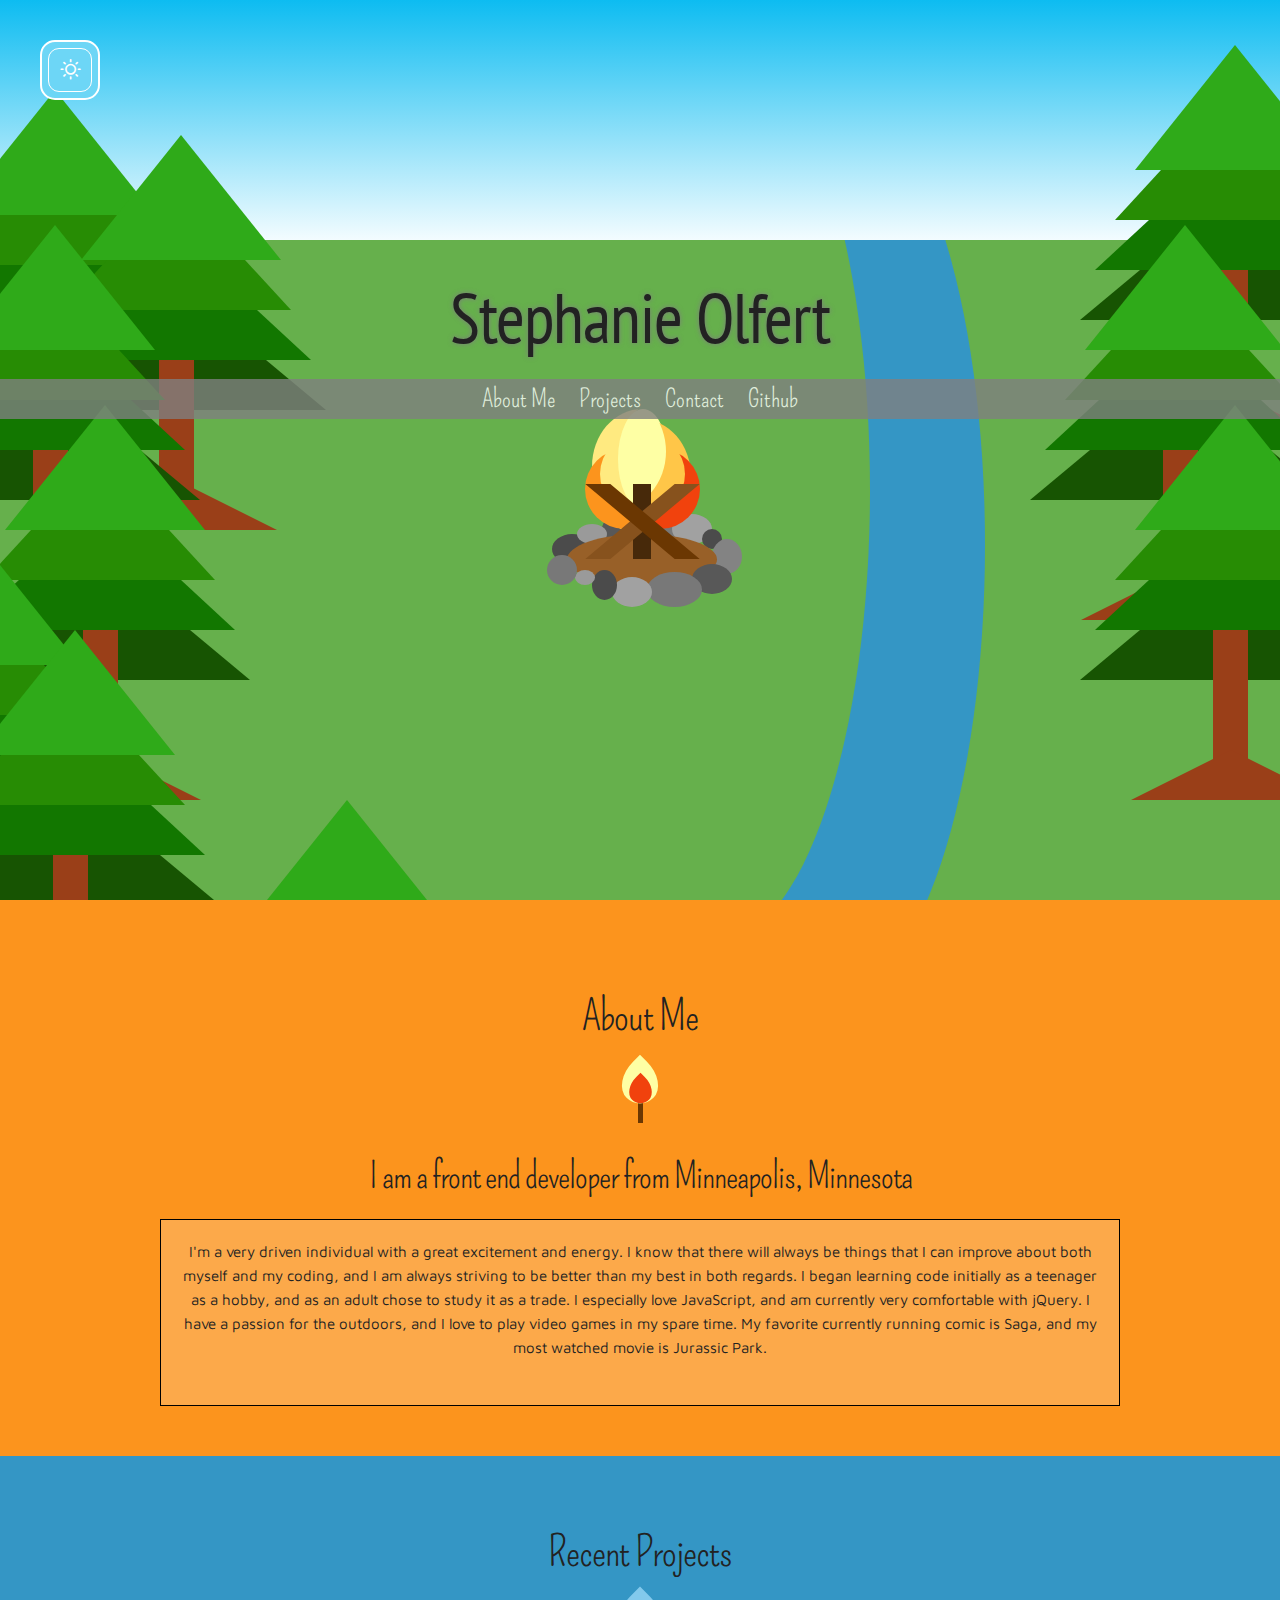
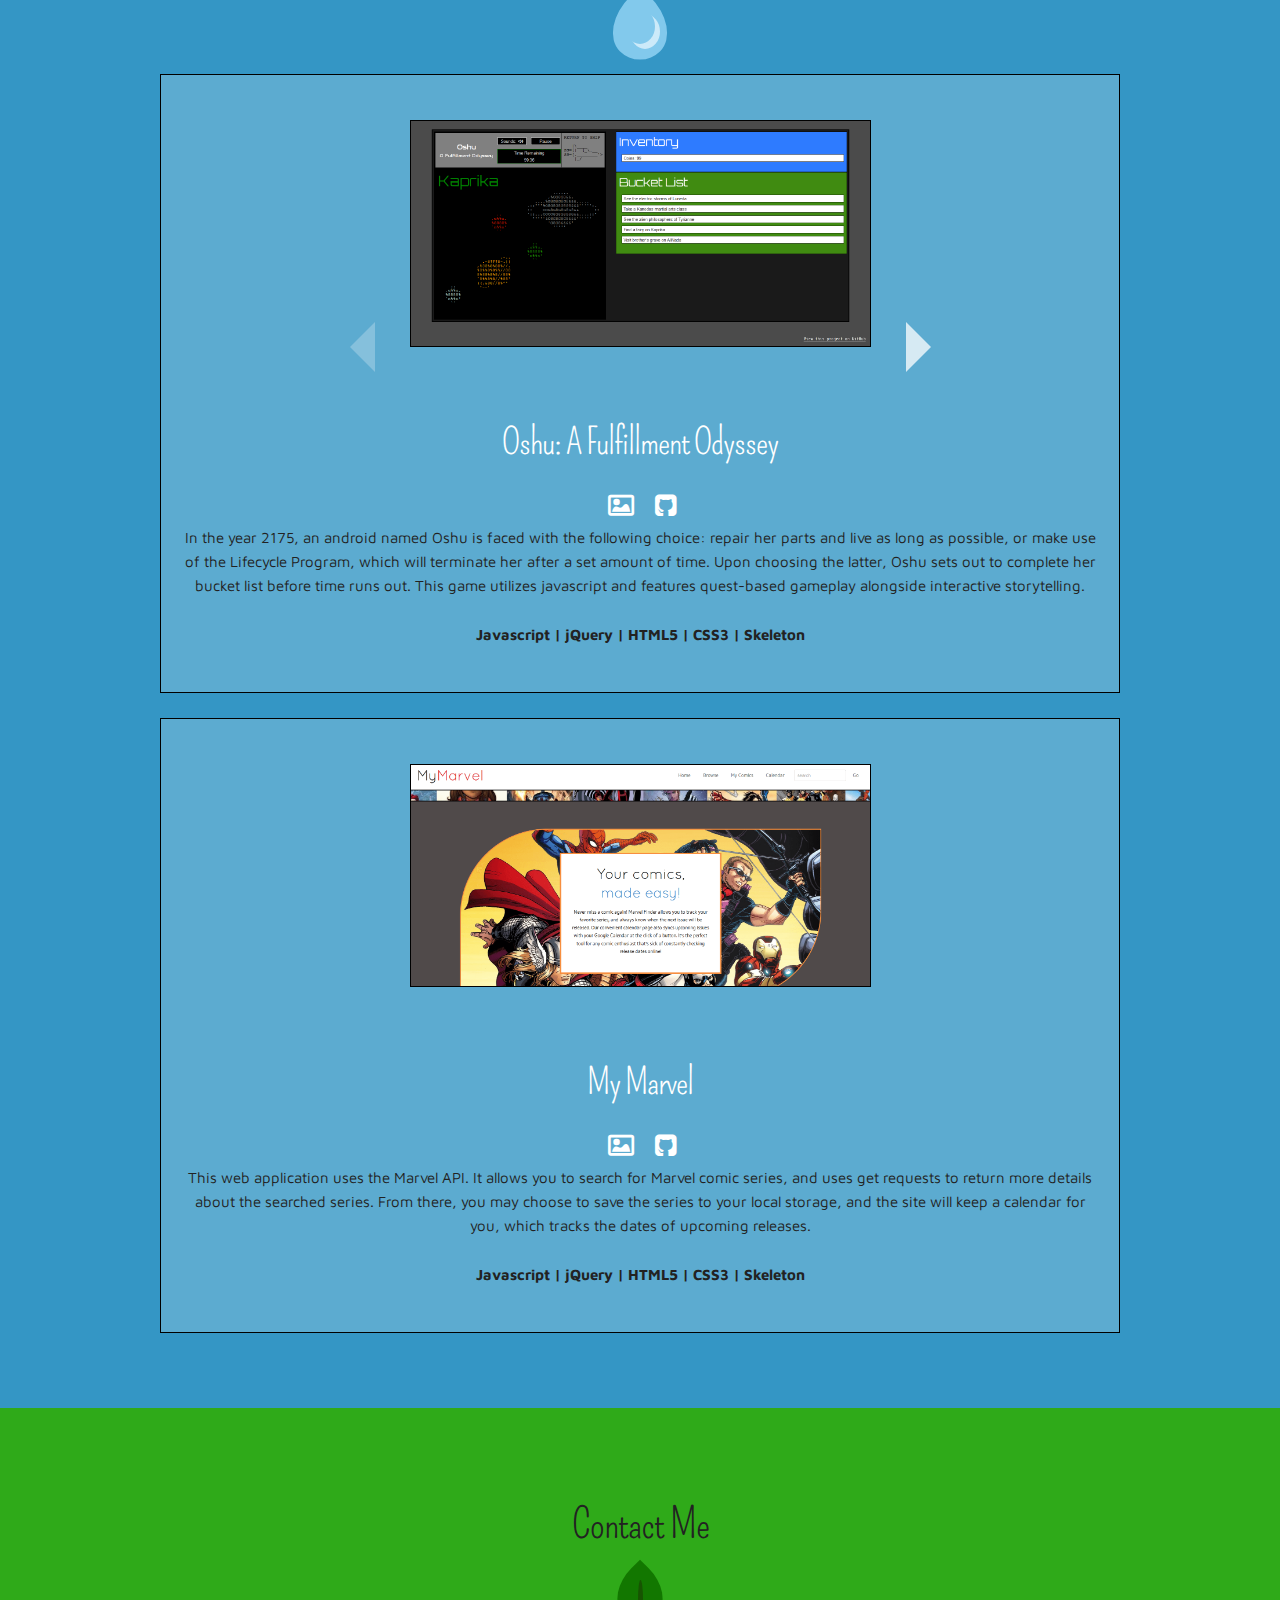
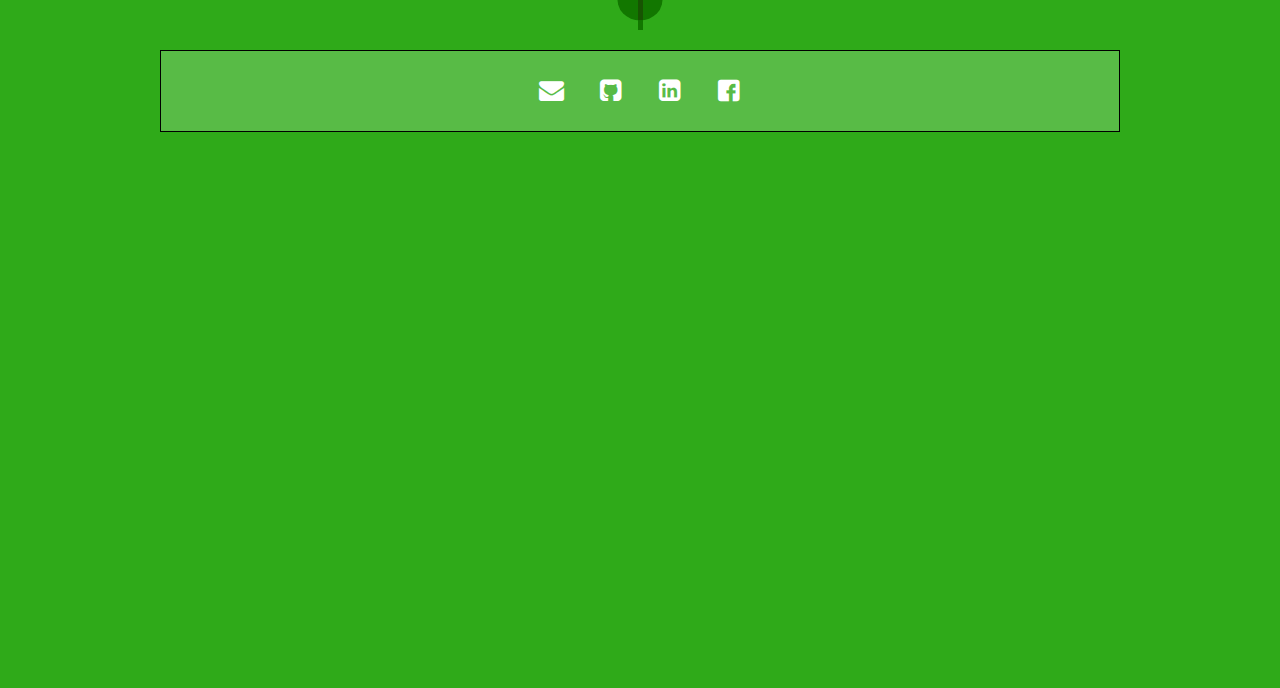
==== index.html @ 60bce773 "Made some final touches, and will now have it critiqued online" ====
<!DOCTYPE html>
<html lang="en">
<head>

	<!-- Basic Page Needs
	–––––––––––––––––––––––––––––––––––––––––––––––––– -->
	<meta charset="utf-8">
	<title>Stephanie Olfert</title>
	<meta name="description" content="">
	<meta name="author" content="">

	<!-- Mobile Specific Metas
	–––––––––––––––––––––––––––––––––––––––––––––––––– -->
	<meta name="viewport" content="width=device-width, initial-scale=1">

	<!-- FONT
	–––––––––––––––––––––––––––––––––––––––––––––––––– -->
	<link href="//fonts.googleapis.com/css?family=Raleway:400,300,600" rel="stylesheet" type="text/css">
	<link href='https://fonts.googleapis.com/css?family=PT+Sans+Narrow:700' rel='stylesheet' type='text/css'>
	<link href='https://fonts.googleapis.com/css?family=Maven+Pro|Julius+Sans+One|Pompiere|Patrick+Hand+SC' rel='stylesheet' type='text/css'>

	<!-- CSS
	–––––––––––––––––––––––––––––––––––––––––––––––––– -->
	<link rel="stylesheet" href="css/normalize.css">
	<link rel="stylesheet" href="css/skeleton.css">
	<link rel="stylesheet" href="css/main.css">
	<link rel="stylesheet" href="css/artwork.css">
	<link rel="stylesheet" href="css/media.css">
	<link rel="stylesheet" href="css/fontello.css">


	<!-- Favicon
	–––––––––––––––––––––––––––––––––––––––––––––––––– -->
	<link rel="shortcut icon" href="/favicon.ico" type="image/x-icon">
	<link rel="icon" href="/favicon.ico" type="image/x-icon">

</head>
<body>

	<!-- Primary Page Layout
	–––––––––––––––––––––––––––––––––––––––––––––––––– -->
<!-- This is the picture overlay, when you click on a project -->
<div class="shadowbox borderBox noSelect">
	<!-- <div class="border padding">Close This Window</div> -->
	<img class="enlargedPic borderBox enlargedSrc" src="images/oshu1.png">
</div>
<!-- This is the NavBar -->
<header>
	<h1>Stephanie Olfert</h1>
	<nav>
		<a href="#about" class="headerLink">About Me</a>
		<a href="#projects" class="headerLink">Projects</a>
		<a href="#contact" class="headerLink">Contact</a>
		<a href="https://github.com/Nanjaa" target="_blank" class="headerLink">Github</a>
	</nav>
</header>
<div class="landingWrap">
	<!-- stars -->
	<div class="stars piece">
		<div class="circle star1 relative"></div>
		<div class="circle star2 relative"></div>
		<div class="circle star3 relative"></div>
		<div class="circle star4 relative hide"></div>
		<div class="circle star5 relative"></div>
		<div class="circle star6 relative"></div>
		<div class="circle star7 relative"></div>
		<div class="circle star8 relative"></div>
		<div class="circle star9 relative"></div>
		<div class="circle star10 relative"></div>
		<div class="circle star11 relative"></div>
		<div class="circle star12 relative"></div>
		<div class="circle star13 relative"></div>
		<div class="circle star14 relative"></div>
		<div class="circle star15 relative"></div>
		<div class="circle star16 relative"></div>
		<div class="circle star17 relative"></div>
		<div class="circle star18 relative"></div>
		<div class="circle star19 relative"></div>
		<div class="circle star20 relative"></div>
	</div>

	<!-- This is the wrap containing all of the artwork on the landing -->
	<div class="wrap treesWrap">
		<!-- This is the button in the top left corner that allows you to change the appearance of the site -->
		<div class="changeTime borderBox">
			<div class="iconWrap borderBox">
				<i class="icon-sun-3"></i>
				<i class="icon-moon-2"></i>
			</div>
		</div>
		<!-- This is the darkness overlay for when the sun sets -->
		<div class="darknessWrap"></div>
		<!-- background -->
		<div class="skyWrap piece">
			<!-- Nighttime -->
			<div class="nightSky piece"></div>
			<!-- Sunset/Rise -->
			<div class="sunset piece"></div>
			<!-- Daytime -->
			<div class="sky piece"></div>
		</div>
		<!-- river/stream -->
		<div class="stream piece"></div>
		<!-- fire -->
		<div class="fire piece">
			<!-- Flames -->
			<div class="fire1Wrapper piece">
				<div class="fire1 flame5 relative"></div>
				<div class="fire1 flame4 relative"></div>
				<div class="fire1 flame3 relative"></div>
				<div class="fire1 flame2 relative"></div>
				<div class="fire1 flame1 relative"></div>
				<div class="fire1 log3 relative"></div>
				<div class="fire1 log2 relative"></div>
				<div class="fire1 log1 relative"></div>
			</div>
			<!-- Light -->
			<div class="flameLight absolute"></div>
			<!-- Fire ring -->
			<div class="fire1 fireRing relative">
				<div class="rock1 relative"></div>
				<div class="rock2 relative"></div>
				<div class="rock3 relative"></div>
				<div class="rock4 relative"></div>
				<div class="rock5 relative"></div>
				<div class="rock6 relative"></div>
				<div class="rock7 relative"></div>
				<div class="rock8 relative"></div>
				<div class="rock9 relative"></div>
				<div class="rock10 relative"></div>
				<div class="rock11 relative"></div>
				<div class="rock12 relative"></div>
				<div class="rock13 relative"></div>
			</div>
		</div>
		<!-- big tree on the left -->
		<div class="forest tree1 piece">
			<div class="topLeaves relative"></div>
			<div class="upperMiddleLeaves relative"></div>
			<div class="lowerMiddleLeaves relative"></div>
			<div class="bottomLeaves relative"></div>
			<div class="trunk relative"></div>
			<div class="roots relative"></div>
		</div>
		<!-- Tree #2 (At the top right corner) -->
		<div class="forest2 tree2 piece">
			<div class="topLeaves relative"></div>
			<div class="upperMiddleLeaves relative"></div>
			<div class="lowerMiddleLeaves relative"></div>
			<div class="bottomLeaves relative"></div>
			<div class="trunk relative"></div>
			<div class="roots relative"></div>
		</div>
		<!-- Tree #3 -->
		<div class="forest tree3 piece">
			<div class="topLeaves relative"></div>
			<div class="upperMiddleLeaves relative"></div>
			<div class="lowerMiddleLeaves relative"></div>
			<div class="bottomLeaves relative"></div>
			<div class="trunk relative"></div>
			<div class="roots relative"></div>
		</div>
		<!-- Tree #4 -->
		<div class="forest tree4 piece">
			<div class="topLeaves relative"></div>
			<div class="upperMiddleLeaves relative"></div>
			<div class="lowerMiddleLeaves relative"></div>
			<div class="bottomLeaves relative"></div>
			<div class="trunk relative"></div>
			<div class="roots relative"></div>
		</div>
		<!-- Tree #5 -->
		<div class="forest tree5 piece">
			<div class="topLeaves relative"></div>
			<div class="upperMiddleLeaves relative"></div>
			<div class="lowerMiddleLeaves relative"></div>
			<div class="bottomLeaves relative"></div>
			<div class="trunk relative"></div>
			<div class="roots relative"></div>
		</div>
		<!-- Tree #6 -->
		<div class="forest tree6 piece">
			<div class="topLeaves relative"></div>
			<div class="upperMiddleLeaves relative"></div>
			<div class="lowerMiddleLeaves relative"></div>
			<div class="bottomLeaves relative"></div>
			<div class="trunk relative"></div>
			<div class="roots relative"></div>
		</div>
		<!-- Tree #7 -->
		<div class="forest tree7 piece">
			<div class="topLeaves relative"></div>
			<div class="upperMiddleLeaves relative"></div>
			<div class="lowerMiddleLeaves relative"></div>
			<div class="bottomLeaves relative"></div>
			<div class="trunk relative"></div>
			<div class="roots relative"></div>
		</div>
		<!-- Tree #8 -->
		<div class="forest tree8 piece">
			<div class="topLeaves relative"></div>
			<div class="upperMiddleLeaves relative"></div>
			<div class="lowerMiddleLeaves relative"></div>
			<div class="bottomLeaves relative"></div>
			<div class="trunk relative"></div>
			<div class="roots relative"></div>
		</div>	
		<!-- Tree #9 -->
		<div class="forest3 tree9 piece">
			<div class="topLeaves relative"></div>
			<div class="upperMiddleLeaves relative"></div>
			<div class="lowerMiddleLeaves relative"></div>
			<div class="bottomLeaves relative"></div>
			<div class="trunk relative"></div>
			<div class="roots relative"></div>
		</div>
		<!-- Tree #10 -->
		<div class="forest2 tree10 piece">
			<div class="topLeaves relative"></div>
			<div class="upperMiddleLeaves relative"></div>
			<div class="lowerMiddleLeaves relative"></div>
			<div class="bottomLeaves relative"></div>
			<div class="trunk relative"></div>
			<div class="roots relative"></div>
		</div>
		<!-- Tree #11 -->
		<div class="forest2 tree11 piece">
			<div class="topLeaves relative"></div>
			<div class="upperMiddleLeaves relative"></div>
			<div class="lowerMiddleLeaves relative"></div>
			<div class="bottomLeaves relative"></div>
			<div class="trunk relative"></div>
			<div class="roots relative"></div>
		</div>
		<!-- Tree #12 -->
		<div class="forest3 tree12 piece">
			<div class="topLeaves relative"></div>
			<div class="upperMiddleLeaves relative"></div>
			<div class="lowerMiddleLeaves relative"></div>
			<div class="bottomLeaves relative"></div>
			<div class="trunk relative"></div>
			<div class="roots relative"></div>
		</div>
		<!-- Bush 1 -->
		<div class="bush1 piece">
			<div class="relative">
				<div class="bushBranch1 branchPiece absolute"></div>
				<div class="bushBranch2 branchPiece absolute"></div>
				<div class="bushBranch3 branchPiece absolute"></div>
				<div class="bushBranch4 branchPiece absolute"></div>
				<div class="bushBranch5 branchPiece absolute"></div>
			</div>
			<div class="relative">
				<div class="berry berry1 relative"></div>
				<div class="berry berry2 relative"></div>
				<div class="berry berry3 relative"></div>
				<div class="berry berry4 relative"></div>
				<div class="berry berry5 relative"></div>
				<div class="berry berry6 relative"></div>
				<div class="berry berry7 relative"></div>
				<div class="berry berry8 relative"></div>
				<div class="berry berry9 relative"></div>
				<div class="berry berry10 relative"></div>
			</div>
		</div>
	</div>
</div>

<!-- This is the "About Me" section -->
<div class="wrap aboutWrap contentWrap padding">
	<a class="jumpPoint" name="about"></a>
	<!-- Title -->
	<div class="aboutTitle titleWrap">
		<h2>About Me</h2>
		<div class="contentIcon match">
			<div class="matchFlame1 match tear"></div>
			<div class="matchFlame2 match tear"></div>
			<div class="matchStick match"></div>
		</div>
	</div>
	<!-- Content -->
	<div class="aboutContent">
		<h3>I am a front end developer from Minneapolis, Minnesota</h3>
		<div class="container aboutText border padding">
			<p>I'm a very driven individual with a great excitement and energy. I know that there will always be things that I can improve about both myself and my coding, and I am always striving to be better than my best in both regards. I began learning code initially as a teenager as a hobby, and as an adult chose to study it as a trade. I especially love JavaScript, and am currently very comfortable with jQuery. I have a passion for the outdoors, and I love to play video games in my spare time. My favorite currently running comic is Saga, and my most watched movie is Jurassic Park. </p>
		</div>
	</div>
</div>
<!-- This is the "Projects" section -->
<div class="wrap projectsWrap contentWrap">
	<a class="jumpPoint" name="projects"></a>
	<!-- Title -->
	<div class="projectsTitle titleWrap">
		<h2>Recent Projects</h2>
		<div class="contentIcon drop">
			<div class="drop droplet tear"></div>
			<div class="drop shine relative"></div>
		</div>
		<!-- The rest of this content will be loaded via script.js -->
	</div>
</div>
<!-- This is the "Contact Me" section -->
<div class="wrap contactWrap contentWrap padding">
	<a class="jumpPoint" name="contact"></a>
	<!-- Title -->
	<div class="contactTitle titleWrap">
		<h2>Contact Me</h2>
		<div class="contentIcon leaf">
			<div class="leaf leafBody tear"></div>
			<div class="leaf stem"></div>
			<div class="leaf vein relative"></div>
		</div>
	</div>
	<!-- Contact box with links -->
	<div class="contactBox container border padding">
		<!-- email -->
		<a title="Email Me" href="mailto:stephanie.olfert@hotmail.com" target="_blank">
			<i class="icon-mail-alt mediaLink"></i>
		</a>
		<!-- github -->
		<a title="My Github" href="https://github.com/Nanjaa" target="_blank">
			<i class="icon-github-squared mediaLink"></i>
		</a>
		<!-- linkedIn -->
		<a title="My LinkedIn" href="https://www.linkedin.com/pub/stephanie-olfert/ba/a61/4a4" target="_blank">
			<i class="icon-linkedin-squared mediaLink"></i>
		</a>
		<!-- facebook -->
		<a title="My Facebook" href="https://www.facebook.com/stephanie.olfert" target="_blank">
			<i class="icon-facebook-squared-1 mediaLink"></i>
		</a>
	</div>
</div>

<!-- JavaScript -->

<script src="https://ajax.googleapis.com/ajax/libs/jquery/2.1.4/jquery.min.js"></script>
<script src="projects.js"></script>
<script src="script.js"></script>

<!-- End Document
	–––––––––––––––––––––––––––––––––––––––––––––––––– -->
</body>
</html>
---- css/skeleton.css ----
/*
* Skeleton V2.0.4
* Copyright 2014, Dave Gamache
* www.getskeleton.com
* Free to use under the MIT license.
* http://www.opensource.org/licenses/mit-license.php
* 12/29/2014
*/


/* Table of contents
––––––––––––––––––––––––––––––––––––––––––––––––––
- Grid
- Base Styles
- Typography
- Links
- Buttons
- Forms
- Lists
- Code
- Tables
- Spacing
- Utilities
- Clearing
- Media Queries
*/


/* Grid
–––––––––––––––––––––––––––––––––––––––––––––––––– */
.container {
  position: relative;
  width: 100%;
  max-width: 960px;
  margin: 0 auto;
  padding: 0 20px;
  box-sizing: border-box; }
.column,
.columns {
  width: 100%;
  float: left;
  box-sizing: border-box; }

/* For devices larger than 400px */
@media (min-width: 400px) {
  .container {
    width: 85%;
    padding: 0; }
}

/* For devices larger than 550px */
@media (min-width: 550px) {
  .container {
    width: 80%; }
  .column,
  .columns {
    margin-left: 4%; }
  .column:first-child,
  .columns:first-child {
    margin-left: 0; }

  .one.column,
  .one.columns                    { width: 4.66666666667%; }
  .two.columns                    { width: 13.3333333333%; }
  .three.columns                  { width: 22%;            }
  .four.columns                   { width: 30.6666666667%; }
  .five.columns                   { width: 39.3333333333%; }
  .six.columns                    { width: 48%;            }
  .seven.columns                  { width: 56.6666666667%; }
  .eight.columns                  { width: 65.3333333333%; }
  .nine.columns                   { width: 74.0%;          }
  .ten.columns                    { width: 82.6666666667%; }
  .eleven.columns                 { width: 91.3333333333%; }
  .twelve.columns                 { width: 100%; margin-left: 0; }

  .one-third.column               { width: 30.6666666667%; }
  .two-thirds.column              { width: 65.3333333333%; }

  .one-half.column                { width: 48%; }

  /* Offsets */
  .offset-by-one.column,
  .offset-by-one.columns          { margin-left: 8.66666666667%; }
  .offset-by-two.column,
  .offset-by-two.columns          { margin-left: 17.3333333333%; }
  .offset-by-three.column,
  .offset-by-three.columns        { margin-left: 26%;            }
  .offset-by-four.column,
  .offset-by-four.columns         { margin-left: 34.6666666667%; }
  .offset-by-five.column,
  .offset-by-five.columns         { margin-left: 43.3333333333%; }
  .offset-by-six.column,
  .offset-by-six.columns          { margin-left: 52%;            }
  .offset-by-seven.column,
  .offset-by-seven.columns        { margin-left: 60.6666666667%; }
  .offset-by-eight.column,
  .offset-by-eight.columns        { margin-left: 69.3333333333%; }
  .offset-by-nine.column,
  .offset-by-nine.columns         { margin-left: 78.0%;          }
  .offset-by-ten.column,
  .offset-by-ten.columns          { margin-left: 86.6666666667%; }
  .offset-by-eleven.column,
  .offset-by-eleven.columns       { margin-left: 95.3333333333%; }

  .offset-by-one-third.column,
  .offset-by-one-third.columns    { margin-left: 34.6666666667%; }
  .offset-by-two-thirds.column,
  .offset-by-two-thirds.columns   { margin-left: 69.3333333333%; }

  .offset-by-one-half.column,
  .offset-by-one-half.columns     { margin-left: 52%; }

}


/* Base Styles
–––––––––––––––––––––––––––––––––––––––––––––––––– */
/* NOTE
html is set to 62.5% so that all the REM measurements throughout Skeleton
are based on 10px sizing. So basically 1.5rem = 15px :) */
html {
  font-size: 62.5%; }
body {
  font-size: 1.5em; /* currently ems cause chrome bug misinterpreting rems on body element */
  line-height: 1.6;
  font-weight: 400;
  font-family: "Raleway", "HelveticaNeue", "Helvetica Neue", Helvetica, Arial, sans-serif;
  color: #222; }


/* Typography
–––––––––––––––––––––––––––––––––––––––––––––––––– */
h1, h2, h3, h4, h5, h6 {
  margin-top: 0;
  margin-bottom: 2rem;
  font-weight: 300; }
h1 { font-size: 4.0rem; line-height: 1.2;  letter-spacing: -.1rem;}
h2 { font-size: 3.6rem; line-height: 1.25; letter-spacing: -.1rem; }
h3 { font-size: 3.0rem; line-height: 1.3;  letter-spacing: -.1rem; }
h4 { font-size: 2.4rem; line-height: 1.35; letter-spacing: -.08rem; }
h5 { font-size: 1.8rem; line-height: 1.5;  letter-spacing: -.05rem; }
h6 { font-size: 1.5rem; line-height: 1.6;  letter-spacing: 0; }

/* Larger than phablet */
@media (min-width: 550px) {
  h1 { font-size: 5.0rem; }
  h2 { font-size: 4.2rem; }
  h3 { font-size: 3.6rem; }
  h4 { font-size: 3.0rem; }
  h5 { font-size: 2.4rem; }
  h6 { font-size: 1.5rem; }
}

p {
  margin-top: 0; }


/* Links
–––––––––––––––––––––––––––––––––––––––––––––––––– */
a {
  color: #1EAEDB; }
a:hover {
  color: #0FA0CE; }


/* Buttons
–––––––––––––––––––––––––––––––––––––––––––––––––– */
.button,
button,
input[type="submit"],
input[type="reset"],
input[type="button"] {
  display: inline-block;
  height: 38px;
  padding: 0 30px;
  color: #555;
  text-align: center;
  font-size: 11px;
  font-weight: 600;
  line-height: 38px;
  letter-spacing: .1rem;
  text-transform: uppercase;
  text-decoration: none;
  white-space: nowrap;
  background-color: transparent;
  border-radius: 4px;
  border: 1px solid #bbb;
  cursor: pointer;
  box-sizing: border-box; }
.button:hover,
button:hover,
input[type="submit"]:hover,
input[type="reset"]:hover,
input[type="button"]:hover,
.button:focus,
button:focus,
input[type="submit"]:focus,
input[type="reset"]:focus,
input[type="button"]:focus {
  color: #333;
  border-color: #888;
  outline: 0; }
.button.button-primary,
button.button-primary,
input[type="submit"].button-primary,
input[type="reset"].button-primary,
input[type="button"].button-primary {
  color: #FFF;
  background-color: #33C3F0;
  border-color: #33C3F0; }
.button.button-primary:hover,
button.button-primary:hover,
input[type="submit"].button-primary:hover,
input[type="reset"].button-primary:hover,
input[type="button"].button-primary:hover,
.button.button-primary:focus,
button.button-primary:focus,
input[type="submit"].button-primary:focus,
input[type="reset"].button-primary:focus,
input[type="button"].button-primary:focus {
  color: #FFF;
  background-color: #1EAEDB;
  border-color: #1EAEDB; }


/* Forms
–––––––––––––––––––––––––––––––––––––––––––––––––– */
input[type="email"],
input[type="number"],
input[type="search"],
input[type="text"],
input[type="tel"],
input[type="url"],
input[type="password"],
textarea,
select {
  height: 38px;
  padding: 6px 10px; /* The 6px vertically centers text on FF, ignored by Webkit */
  background-color: #fff;
  border: 1px solid #D1D1D1;
  border-radius: 4px;
  box-shadow: none;
  box-sizing: border-box; }
/* Removes awkward default styles on some inputs for iOS */
input[type="email"],
input[type="number"],
input[type="search"],
input[type="text"],
input[type="tel"],
input[type="url"],
input[type="password"],
textarea {
  -webkit-appearance: none;
     -moz-appearance: none;
          appearance: none; }
textarea {
  min-height: 65px;
  padding-top: 6px;
  padding-bottom: 6px; }
input[type="email"]:focus,
input[type="number"]:focus,
input[type="search"]:focus,
input[type="text"]:focus,
input[type="tel"]:focus,
input[type="url"]:focus,
input[type="password"]:focus,
textarea:focus,
select:focus {
  border: 1px solid #33C3F0;
  outline: 0; }
label,
legend {
  display: block;
  margin-bottom: .5rem;
  font-weight: 600; }
fieldset {
  padding: 0;
  border-width: 0; }
input[type="checkbox"],
input[type="radio"] {
  display: inline; }
label > .label-body {
  display: inline-block;
  margin-left: .5rem;
  font-weight: normal; }


/* Lists
–––––––––––––––––––––––––––––––––––––––––––––––––– */
ul {
  list-style: circle inside; }
ol {
  list-style: decimal inside; }
ol, ul {
  padding-left: 0;
  margin-top: 0; }
ul ul,
ul ol,
ol ol,
ol ul {
  margin: 1.5rem 0 1.5rem 3rem;
  font-size: 90%; }
li {
  margin-bottom: 1rem; }


/* Code
–––––––––––––––––––––––––––––––––––––––––––––––––– */
code {
  padding: .2rem .5rem;
  margin: 0 .2rem;
  font-size: 90%;
  white-space: nowrap;
  background: #F1F1F1;
  border: 1px solid #E1E1E1;
  border-radius: 4px; }
pre > code {
  display: block;
  padding: 1rem 1.5rem;
  white-space: pre; }


/* Tables
–––––––––––––––––––––––––––––––––––––––––––––––––– */
th,
td {
  padding: 12px 15px;
  text-align: left;
  border-bottom: 1px solid #E1E1E1; }
th:first-child,
td:first-child {
  padding-left: 0; }
th:last-child,
td:last-child {
  padding-right: 0; }


/* Spacing
–––––––––––––––––––––––––––––––––––––––––––––––––– */
button,
.button {
  margin-bottom: 1rem; }
input,
textarea,
select,
fieldset {
  margin-bottom: 1.5rem; }
pre,
blockquote,
dl,
figure,
table,
p,
ul,
ol,
form {
  margin-bottom: 2.5rem; }


/* Utilities
–––––––––––––––––––––––––––––––––––––––––––––––––– */
.u-full-width {
  width: 100%;
  box-sizing: border-box; }
.u-max-full-width {
  max-width: 100%;
  box-sizing: border-box; }
.u-pull-right {
  float: right; }
.u-pull-left {
  float: left; }


/* Misc
–––––––––––––––––––––––––––––––––––––––––––––––––– */
hr {
  margin-top: 3rem;
  margin-bottom: 3.5rem;
  border-width: 0;
  border-top: 1px solid #E1E1E1; }


/* Clearing
–––––––––––––––––––––––––––––––––––––––––––––––––– */

/* Self Clearing Goodness */
.container:after,
.row:after,
.u-cf {
  content: "";
  display: table;
  clear: both; }


/* Media Queries
–––––––––––––––––––––––––––––––––––––––––––––––––– */
/*
Note: The best way to structure the use of media queries is to create the queries
near the relevant code. For example, if you wanted to change the styles for buttons
on small devices, paste the mobile query code up in the buttons section and style it
there.
*/


/* Larger than mobile */
@media (min-width: 400px) {}

/* Larger than phablet (also point when grid becomes active) */
@media (min-width: 550px) {}

/* Larger than tablet */
@media (min-width: 750px) {}

/* Larger than desktop */
@media (min-width: 1000px) {}

/* Larger than Desktop HD */
@media (min-width: 1200px) {}
---- css/main.css ----
.piece {
	position: absolute;
}
.wrap {
	position: relative;
}
.relative {
	position: relative;
}
.fixed {
	position: fixed;
}
.padding {
	padding: 20px;
}
html, body {
	height: 100%;
}
.border {
	border: 1px solid black;
}
.absolute {
	position: absolute;
}
.inline {
	display: inline-block;
}
.borderBox {
	box-sizing: border-box;
}
.circle {
	border-radius: 50%;
	background-color: white;
	box-shadow: 0 0 15px 1px white;
}
.floatRight {
	float: right;
}
img {
	width: 100%;
}
.noSelect {
	-webkit-touch-callout: none;
	-webkit-user-select: none;
	-khtml-user-select: none;
	-moz-user-select: none;
	-ms-user-select: none;
	user-select: none;
}
a {
	color: white;
	font-size: 25px;
	text-decoration: none;
	margin-left: 5px;
	margin-right: 5px;
	outline: 0;
}
a:hover {
	color: #fffabe;
}
i {
	z-index: 999;
	font-size: 25px;
	cursor: pointer;
}

/* Fonts */

h1 {
	font-family: 'PT Sans Narrow', sans-serif;
	text-shadow: #7c7c7c 0 0 5px;
	font-size: 5rem;
	cursor: pointer;
}
a {
	font-family: 'Pompiere', cursive;
}
h2 {
	font-family: 'Pompiere', cursive;
}
p {
	font-family: "Maven Pro",sans-serif;
}
h3 {
	font-family: 'Pompiere', cursive;
}

/**************** THE BUTTON TO CHANGE THE TIME *****************/

.changeTime {
	width: 60px;
	height: 60px;
	padding: 6px;
	text-align: center;
	background-color: #6dd6f6;
	position: absolute;
	z-index: 999;
	margin: 40px;
	border-radius: 25%;
	border: 2px solid white;
}
.iconWrap {
	width: 100%;
	height: 100%;
	background-color: #6dd6f6;
	border-radius: 25%;
	border: 1px solid white;
	color: white;
}
.icon-moon-2 {
	display: none;
}

/**************** THE OVERALL PICTURE *****************/

.landingWrap {
	width: 100%;
	height: 100vh;
}
.darknessWrap {
	width: 100%;
	height: 100vh;
	background-color: black;
	opacity: 0.4;
	position: absolute;
	z-index: 10;
	display: none;
}
.topLeaves {
}
.treesWrap {
	background-color: #66b04c;
	width: 100%;
	height: 100%;
	overflow: hidden;
}
.skyWrap {
	width: 100%;
	height: 240px;
	z-index: 1;
	overflow: hidden;
}
.stream {
	width: 300px;
	height: 100%;
	border-radius: 50%;
	box-shadow: 115px 55px 0 0 #3496c5;
	margin-left: 250px;
	margin-top: 40px;
	z-index: 0;
}
.fire {
	left: 50%;
	margin-left: -10px;
	z-index: 20;
	bottom: 25%;
}
.bush1 {
	margin-left: 450px;
	margin-top: 150px;
	z-index: 2;
	display: none;
}
.contentWrap {
	text-align: center;
	padding-bottom: 50px;
	z-index: 1;
}


/**************** Navigaton Bar *****************/

header {
	width: 100%;
	text-align: center;
	width: 100%;
	top: 275px;
	z-index: 99;
	position: fixed;
}
nav {
	background-color: gray;
	opacity: 0.8;
}
.jumpPoint {
	margin-top: -90px;
	padding-top: 90px;
}

/**************** banner transition  *****************/

h1, nav {
	transition: all 0.5s ease;
}
header {
	transition: background-color 0.5s ease;
}

/**************** tear icons  *****************/

.tear {
	-webkit-box-sizing: content-box;
	-moz-box-sizing: content-box;
	box-sizing: content-box;
	border: none;
	-webkit-border-radius: 80% 0 55% 50%/ 55% 0 80% 50%;
	border-radius: 80% 0 55% 50% / 55% 0 80% 50%;
	font: normal 100%/normal Arial, Helvetica, sans-serif;
	color: rgba(0,0,0,1);
	-o-text-overflow: clip;
	text-overflow: clip;
	-webkit transform: rotateZ(-45deg);
	transform: rotateZ(-45deg);
}
.match, .drop, .leaf {
	margin-left: auto;
	margin-right: auto;
}
.titleWrap {
	margin: 30px;
}

/**************** ABOUT ME PAGE  *****************/

.aboutWrap {
	background-color: #fc941d;
}
.matchFlame1 {
	width: 40px;
	height: 40px;
	background-color: #feffa4;
}
.matchFlame2 {
	width: 25px;
	height: 25px;
	background-color: #f1420d;
	margin-top: -25px;
}
.matchStick {
	width: 5px;
	height: 20px;
	background-color: #6b3702;
}

/**************** PROJECTS PAGE  *****************/

.projectsWrap {
	background-color: #3496c5;
}
.droplet {
	width: 60px;
	height: 60px;
	background-color: #82c9ec;
	z-index: -1;
}
.shine {
	width: 30px;
	height: 35px;
	border-radius: 50%;
	box-shadow: 5px 5px 0 0 #cceaf9;
	margin-top: -50px;
	z-index: 1;
}
.project {
	margin-bottom: 25px;
	background-color: #5cabd0;
}
.previewPic {
	width: 100%;
	height: auto;
	border: 1px solid black;
	float: right;

}
.opaqueOverlay {
	opacity: 0.2;
	background-color: white;
}
.leftArrow {
	width: 0;
	height: 0;
	border-top: 25px solid transparent;
	border-right: 25px solid #85c0dc;
	border-bottom: 25px solid transparent;
	cursor: pointer;
	margin-right: 10px;
}
.rightArrow {
	width: 0;
	height: 0;
	border-top: 25px solid transparent;
	border-left: 25px solid #d6eaf3;
	border-bottom: 25px solid transparent;
	cursor: pointer;
	margin-left: 10px;
}
.marvelRight {
	border-left: 25px solid #85c0dc;
}
.marvelLeft, .marvelRight {
	display: none;
}
.projectTools {
	font-weight: bold;
}
.shadowbox {
	background-color: rgba(39, 40, 34, 0.8);
	display: none;
	position: fixed;
	height: 100vh;
	width: 100%;
	z-index: 1000;
	text-align: center;
	vertical-align: middle;
}
.shadowbox::before {
	content: "";
	display: inline-block;
	vertical-align: middle;
}
.enlargedPic {
	max-width: 80%;
	height: auto;
	border: 5px solid black;
	display: inline-block;
	position: relative;
	top: 50%;
	transform: translateY(-50%);
}

/**************** CONTACT ME WRAP  *****************/

.contactWrap {
	background-color: #2faa19;
	height: calc(100vh - 90px);
}
.leafBody {
	width: 50px;
	height: 50px;
	background-color: #127700;
	z-index: -1;
}
.stem {
	width: 5px;
	height: 10px;
	background-color: #127700;
}
.vein {
	width: 5px;
	height: 40px;
	background-color: #175402;
	margin-top: -50px;
	border-radius: 50% 50% 0 0;
	z-index: 1;
}
.aboutText {
	background-color: #fca94a;
	border: 1px sold black;
}
.contactBox {
	background-color: #58bb46;
}
.mediaLink {
	margin-right: 5px;
	margin-left: 5px;
}
---- css/artwork.css ----
/**************** ALL THE SKIES *****************/

.sky {
	background-image: linear-gradient(#0DBCF1, #f3fcff);
	width: 100%;
	height: 240px;
	z-index: 1;
}
.sunset {
	background-image: linear-gradient(#01252f, #3f024b, #f6551e, #f6b71e);
	width: 100%;
	height: 500px;
	display: none;
	margin-top: -260px;
	z-index: 2;
}
.nightSky {
	background-image: linear-gradient(#01252f, #33023c);
	width: 100%;
	height: 240px;
	display: none;
	z-index: 3;
}

/**************** STARS - ROTATE IN THE NIGHT SKY*****************/

.stars {
	z-index: 999;
	width: 100%;
	height: 240px;
	overflow: hidden;
	display: none;
}
.star1 {
	height: 5px;
	width: 5px;
	left: 1%;
	top: 2%;
}
.star2 {
	height: 2px;
	width: 2px;
	left: 33%;
	top: 41%;
}
.star3 {
	height: 2px;
	width: 2px;
	left: 54%;
	top: 66%;
}
.star4 {
	height: 5px;
	width: 5px;
	left: 17%;
	top: 58%;
}
.star5 {
	height: 5px;
	width: 5px;
	left: 79%;
	top: 80%;
}
.star6 {
	height: 2px;
	width: 2px;
	left: 1%;
	top: 12%;
}
.star7 {
	height: 2px;
	width: 2px;
	left: 13%;
	top: 14%;
}
.star8 {
	height: 3px;
	width: 3px;
	left: 55%;
	top: 21%;
}
.star9 {
	height: 2px;
	width: 2px;
	left: 27%;
	top: 8%;
}
.star10 {
	height: 2px;
	width: 2px;
	left: 59%;
	top: 50%;
}
.star11 {
	height: 5px;
	width: 5px;
	left: 71%;
	top: 62%;
}
.star12 {
	height: 3px;
	width: 3px;
	left: 73%;
	top: 14%;
}
.star13 {
	height: 2px;
	width: 2px;
	left: 85%;
	top: 86%;
}
.star14 {
	height: 3px;
	width: 3px;
	left: 57%;
	top: 68%;
}
.star15 {
	height: 2px;
	width: 2px;
	left: 49%;
	top: 30%;
}
.star16 {
	height: 5px;
	width: 5px;
	left: 81%;
	top: 12%;
}
.star17 {
	height: 2px;
	width: 2px;
	left: 33%;
	top: 84%;
}
.star18 {
	height: 2px;
	width: 2px;
	left: 45%;
	top: 26%;
}
.star19 {
	height: 3px;
	width: 3px;
	left: 37%;
	top: 98%;
}
.star20 {
	height: 3px;
	width: 3px;
	left: 39%;
	top: 50%;
}

/***************** THE FOREST ******************************/

.forest, .forest2, .forest3 {
	display: none;
}
.tree1 {
	top: 15%;
	left: 2%;
	z-index: 5;
}
.tree2 {
	right: -100px;
	top: 5%;
	z-index: 5;	
}
.tree3 {
	left: 15%;
	margin-top: 800px;
	z-index: 7;
}
.tree4 {
	left: -50px;
	top: 45%;
	z-index: 6;
}
.tree5 {
	left: -100px;
	top: 25%;
	z-index: 5;
}
.tree6 {
	left: -80px;
	top: 70%;
	z-index: 7;
}
.tree7 {
	left: -100px;
	top: 10%;
}
.tree8 {
	left: -175px;
	top: 60%;
	z-index: 6;
}
.tree9 {
	right: 2%;
	top: 15%;
	z-index: 5;
}
.tree10 {
	right: -50px;
	top: 25%;
	z-index: 5;
}
.tree11 {
	right: -100px;
	top: 45%;
	z-index: 5;
}
.tree12 {
	right: 6%;
	top: 65%;
	z-index: 5;
}
.tree13 {

}
.tree14 {

}



/**************** TREE 1 - ON THE FAR LEFT *****************/

.roots {
	width: 0;
	height: 0;
	border-left: 100px solid rgba(255, 255, 255, 0);
	border-right: 100px solid rgba(255, 255, 255, 0);
	border-bottom: 50px solid #9a3f18;
	outline: 1px solid transparent;
	margin-left: 51px;
}
.trunk {
	background-color: #9a3f18;
	height: 250px;
	width: 35px;
	margin-left: 133px;
	margin-bottom: -50px;
}
.bottomLeaves {
	width: 0;
	height: 0;
	border-left: 150px solid rgba(255, 255, 255, 0);
	border-right: 150px solid rgba(255, 255, 255, 0);
	border-bottom: 125px solid #175402;
	outline: 1px solid transparent;
	margin-bottom: -130px;
	z-index: -1;
}
.lowerMiddleLeaves {
	width: 0;
	height: 0;
	border-left: 135px solid rgba(255, 255, 255, 0);
	border-right: 135px solid rgba(255, 255, 255, 0);
	border-bottom: 125px solid #127700;
	outline: 1px solid transparent;
	margin-left: 15px;
	margin-bottom: -75px;
	z-index: 1;
}
.upperMiddleLeaves {
	width: 0;
	height: 0;
	border-left: 115px solid rgba(255, 255, 255, 0);
	border-right: 115px solid rgba(255, 255, 255, 0);
	border-bottom: 125px solid #278c04;
	outline: 1px solid transparent;
	margin-left: 35px;
	margin-bottom: -75px;
	z-index: 2;
}
.topLeaves {
	width: 0;
	height: 0;
	border-left: 100px solid rgba(255, 255, 255, 0);
	border-right: 100px solid rgba(255, 255, 255, 0);
	border-bottom: 125px solid #2faa19;
	outline: 1px solid transparent;
	margin-left: 55px;
	margin-bottom: -75px;
	z-index: 3;
}

/**************** THE FIRE IN THE MIDDLE  *****************/

.fireRing {
	width: 150px;
	background-color: #986028;
	border-radius: 50%;
	margin-left: -63px;
	margin-top: -25px;
}
.rock1 {
	width: 40px;
	height: 30px;
	background-color: #4b4b4b;
	border-radius: 50%;
	margin-left: -15px;
	z-index: -2;
}
.rock2 {
	width: 30px;
	height: 20px;
	background-color: #9a9a9a;
	border-radius: 50%;
	margin-left: 10px;
	margin-top: -40px;
	z-index: -1;
}
.rock3 {
	width: 40px;
	height: 30px;
	background-color: #585858;
	border-radius: 50%;
	margin-left: 35px;
	margin-top: -30px;
	z-index: -2;
}
.rock4 {
	width: 40px;
	height: 50px;
	background-color: #787878;
	border-radius: 50%;
	margin-left: 70px;
	margin-top: -40px;
	z-index: -1;
}
.rock5 {
	width: 40px;
	height: 30px;
	background-color: #a1a1a1;
	border-radius: 50%;	
	margin-left: 105px;
	margin-top: -40px;
	z-index: -1;
}
.rock6 {
	width: 20px;
	height: 20px;
	background-color: #4b4b4b;
	border-radius: 50%;
	margin-left: 135px;
	margin-top: -15px;
	z-index: -1;
}
.rock7 {
	width: 30px;
	height: 35px;
	background-color: #838383;
	border-radius: 50%;
	margin-left: 145px;
	margin-top: -10px;
	z-index: -1;
}
.rock8 {
	width: 40px;
	height: 30px;
	background-color: #585858;
	border-radius: 50%;
	margin-left: 125px;
	margin-top: -10px;
	z-index: 0;
}
.rock9 {
	width: 55px;
	height: 35px;
	background-color: #787878;
	border-radius: 50%;
	margin-left: 80px;
	margin-top: -22px;
	z-index: 0;
}
.rock10 {
	width: 40px;
	height: 30px;
	background-color: #a1a1a1;
	border-radius: 50%;	
	margin-left: 45px;
	margin-top: -30px;
	z-index: 0;
}
.rock11 {
	width: 25px;
	height: 30px;
	background-color: #4b4b4b;
	border-radius: 50%;	
	margin-left: 25px;
	margin-top: -37px;
	z-index: 0;
}
.rock12 {
	width: 20px;
	height: 15px;
	background-color: #9a9a9a;
	border-radius: 50%;	
	margin-left: 8px;
	margin-top: -30px;
	z-index: 0;
}
.rock13 {
	width: 30px;
	height: 30px;
	background-color: #787878;
	border-radius: 50%;	
	margin-left:-20px;
	margin-top: -30px;
	z-index: 0;
}
.fire1Wrapper {
	margin-top: -150px;
	z-index: 1;
}
.log1 {
	width: 25px;
	height: 75px;
	transform: skew(50deg);
	-webkit-transform: skew(50deg);
	-moz transform: skew(50deg);
	-o-transform: skew(50deg);
	background: #6b3702;
}
.log2 {
	width: 25px;
	height: 75px;
	transform: skew(-50deg);
	-webkit-transform: skew(-50deg);
	-moz transform: skew(-50deg);
	-o-transform: skew(-50deg);
	background: #87521d;
	margin-bottom: -75px;
}

.log3 {
	width: 18px;
	height: 75px;
	background-color: #47290a;
	z-index: -1;
	margin-bottom: -75px;
	margin-left: 3px;
}
.flame1 {
	width: 80px;
	height: 80px;
	border-radius: 50%;
	box-shadow: 15px 15px 0 0 #f1420d;
	margin-bottom: -30px;
	margin-left: -25px;
	z-index: -1;
}
.flame2 {
	width: 80px;
	height: 80px;
	border-radius: 50%;
	box-shadow: -15px 15px 0 0 #fc941d;
	margin-bottom: -80px;
	margin-left: -30px;
	z-index: -1;
}
.flame3 {
	width: 100px;
	height: 115px;
	border-radius: 50%;
	box-shadow: 25px 25px 0 0 #ffc648;
	margin-bottom: -75px;
	margin-left: -64px;
	z-index: -2;
}
.flame4 {
	width: 100px;
	height: 115px;
	border-radius: 50%;
	box-shadow: -30px 15px 0 0 #ffea80;
	margin-bottom: -115px;
	margin-left: -8px;
	z-index: -3;
}
.flame5 {
	width: 50px;
	height: 100px;
	background-color: #feffa4;
	border-radius: 50%;
	-moz-border-radius: 50%;
	-webkit-border-radius: 50%;
	margin-bottom: -115px;
	margin-left: -12px; 
	z-index: -2;
}
.flameLight {
	height: 110px;
	width: 75px;
	border-radius: 50%;
	box-shadow: 0 0 45px 50px #fff8a4;
	left: -30px;
	top: -145px;
	z-index: 0;
	display: none;
}

/**************** BUSH *****************/

.branchPiece {
	width: 100px;
	height: 100px;
	border-radius: 50%;
	outline: 1px solid transparent;
	background-color: green;
	z-index: 3;
}
.bushBranch2 {
	left: 50px;
}
.bushBranch3 {
	left: 100px;
}
.bushBranch4 {	
	left: 20px;
	top: -40px;
}
.bushBranch5 {
	left: 85px;
	top: -40px;
}
.berry {
	width: 5px;
	height: 5px;
	border-radius: 50%;
	outline: 1px solid transparent;
	z-index: 4;
	background-color: red;
}
.berry1 {
	left: 50px;
}
.berry2 {
	left: 100px;
}
.berry3 {
	left: 150px;
	top: -25px;
}
.berry4 {
	left: 45px;
	top: 15px;
}
.berry5 {
	left: 125px;
	top: 5px;
}
.berry6 {
	left: 175px;
}
.berry7 {
	left: 85px;
	top: 15px;
}
.berry8 {
	left: 140px;
	top: -5px;
}
.berry9 {
	left: 130px;
	top: 5px;
}
.berry10 {
	left: 25px;
	top: 15px;
}
---- css/media.css ----
@media only screen and (min-width: 360px) {
	.headerLink {
		margin-left: 10px;
		margin-right: 10px;
	}
}
@media only screen and (min-width: 480px) {
	.topLeaves {
	}

}
@media only screen and (min-width: 650px) {
	.star4 {
		left: 35%;
	}
	h1 {
		font-size: 7rem;
	}
	.previewPic {
		float: none;
		width: 75%;
	}
}
@media only screen and (min-width: 780px) {
	.topLeaves {
	}

	.stream {
		left: 5%;
	}
	.star4 {
		left: 30%;
	}
	.previewPic {
		cursor: pointer;
	}
}
@media only screen and (min-width: 992px) {
	.topLeaves {
	}
	.stream {
		left: 15%;
	}
	.tree2 {
		display: block;
	}
	.previewPic {
		width: 50%;
		margin: 25px;
		border: 1px solid black;
	}
	.projectSlideshow {
		float: left;
	}
	.star4 {
		left: 25%;
	}
}
@media only screen and (min-width: 1200px) {
	.topLeaves {
	}
	.stream {
		left: 25%;
	}
	.previewPic {
		width: 50%;
	}
}
@media only screen and (min-width: 1450px) {
	.star4 {
		left: 17%;
	}
}
@media only screen and (min-width: 1550px) {
	.topLeaves {
	}
	.stream {
		left: 35%;
	}
}

/******************** VERTICAL HEIGHTS ********************/

@media only screen and (min-height: 250px) {

}
@media only screen and (min-height: 500px) {
	.fire {
	}
}
@media only screen and (min-height: 600px) {
	.fire {
		bottom: 15%;
	}
}

@media only screen and (min-height: 900px) {
	.fire {
		bottom: 35%;
	}
	.tree3 {
		display: block;
	}
}

/******************** DISPLAYING THE FOREST ********************/

@media only screen and (min-width: 650px) and (min-height: 500px) {
	.forest {
		display: block;
	}
}
@media only screen and (min-width: 900px) and (min-height: 500px) {
	.forest2 {
		display: block;
	}
}
@media only screen and (min-width: 1400px) and (min-height: 500px) {
	.forest3 {
		display: block;
	}
}
---- css/fontello.css ----
@font-face {
  font-family: 'fontello';
  src: url('../font/fontello.eot?29432039');
  src: url('../font/fontello.eot?29432039#iefix') format('embedded-opentype'),
       url('../font/fontello.woff?29432039') format('woff'),
       url('../font/fontello.ttf?29432039') format('truetype'),
       url('../font/fontello.svg?29432039#fontello') format('svg');
  font-weight: normal;
  font-style: normal;
}
/* Chrome hack: SVG is rendered more smooth in Windozze. 100% magic, uncomment if you need it. */
/* Note, that will break hinting! In other OS-es font will be not as sharp as it could be */
/*
@media screen and (-webkit-min-device-pixel-ratio:0) {
  @font-face {
    font-family: 'fontello';
    src: url('../font/fontello.svg?29432039#fontello') format('svg');
  }
}
*/
 
 [class^="icon-"]:before, [class*=" icon-"]:before {
  font-family: "fontello";
  font-style: normal;
  font-weight: normal;
  speak: none;
 
  display: inline-block;
  text-decoration: inherit;
  width: 1em;
  margin-right: .2em;
  text-align: center;
  /* opacity: .8; */
 
  /* For safety - reset parent styles, that can break glyph codes*/
  font-variant: normal;
  text-transform: none;
 
  /* fix buttons height, for twitter bootstrap */
  line-height: 1em;
 
  /* Animation center compensation - margins should be symmetric */
  /* remove if not needed */
  margin-left: .2em;
 
  /* you can be more comfortable with increased icons size */
  /* font-size: 120%; */
 
  /* Font smoothing. That was taken from TWBS */
  -webkit-font-smoothing: antialiased;
  -moz-osx-font-smoothing: grayscale;
 
  /* Uncomment for 3D effect */
  /* text-shadow: 1px 1px 1px rgba(127, 127, 127, 0.3); */
}
 
.icon-moon:before { content: '\e800'; } /* '' */
.icon-sun:before { content: '\e801'; } /* '' */
.icon-star-empty:before { content: '\e802'; } /* '' */
.icon-mail:before { content: '\e803'; } /* '' */
.icon-mail-squared:before { content: '\e804'; } /* '' */
.icon-mail-alt:before { content: '\e805'; } /* '' */
.icon-git:before { content: '\e806'; } /* '' */
.icon-github:before { content: '\e807'; } /* '' */
.icon-git-squared:before { content: '\e808'; } /* '' */
.icon-linkedin-squared:before { content: '\e809'; } /* '' */
.icon-facebook-official:before { content: '\e80a'; } /* '' */
.icon-facebook-squared:before { content: '\e80b'; } /* '' */
.icon-mail-1:before { content: '\e80c'; } /* '' */
.icon-star-empty-1:before { content: '\e80d'; } /* '' */
.icon-star:before { content: '\e80e'; } /* '' */
.icon-github-1:before { content: '\e80f'; } /* '' */
.icon-github-circled:before { content: '\e810'; } /* '' */
.icon-facebook-circled:before { content: '\e811'; } /* '' */
.icon-linkedin-circled:before { content: '\e812'; } /* '' */
.icon-instagram:before { content: '\e813'; } /* '' */
.icon-star-1:before { content: '\e814'; } /* '' */
.icon-star-filled:before { content: '\e815'; } /* '' */
.icon-picture:before { content: '\e816'; } /* '' */
.icon-picture-outline:before { content: '\e817'; } /* '' */
.icon-feather:before { content: '\e818'; } /* '' */
.icon-cloud-sun:before { content: '\e819'; } /* '' */
.icon-sun-1:before { content: '\e81a'; } /* '' */
.icon-sun-filled:before { content: '\e81b'; } /* '' */
.icon-github-2:before { content: '\e81c'; } /* '' */
.icon-github-circled-1:before { content: '\e81d'; } /* '' */
.icon-facebook-circled-1:before { content: '\e81e'; } /* '' */
.icon-moon-1:before { content: '\e81f'; } /* '' */
.icon-moon-inv:before { content: '\e820'; } /* '' */
.icon-sun-2:before { content: '\e821'; } /* '' */
.icon-sun-inv:before { content: '\e822'; } /* '' */
.icon-mail-2:before { content: '\e823'; } /* '' */
.icon-facebook-rect:before { content: '\e824'; } /* '' */
.icon-cloud-sun-inv:before { content: '\e825'; } /* '' */
.icon-cloud-moon-inv:before { content: '\e826'; } /* '' */
.icon-moon-2:before { content: '\e827'; } /* '' */
.icon-sun-3:before { content: '\e828'; } /* '' */
.icon-eclipse:before { content: '\e829'; } /* '' */
.icon-cloud-sun-1:before { content: '\e82a'; } /* '' */
.icon-cloud-moon:before { content: '\e82b'; } /* '' */
.icon-github-3:before { content: '\e82c'; } /* '' */
.icon-github-circled-2:before { content: '\e82d'; } /* '' */
.icon-facebook-circled-2:before { content: '\e82e'; } /* '' */
.icon-twitter:before { content: '\e82f'; } /* '' */
.icon-github-circled-3:before { content: '\e830'; } /* '' */
.icon-facebook-rect-1:before { content: '\e831'; } /* '' */
.icon-github-4:before { content: '\e832'; } /* '' */
.icon-linkedin-rect:before { content: '\e833'; } /* '' */
.icon-linkedin:before { content: '\e834'; } /* '' */
.icon-mail-3:before { content: '\e835'; } /* '' */
.icon-tumblr-rect:before { content: '\e836'; } /* '' */
.icon-mail-4:before { content: '\e837'; } /* '' */
.icon-github-squared:before { content: '\e838'; } /* '' */
.icon-instagram-1:before { content: '\e839'; } /* '' */
.icon-facebook-squared-1:before { content: '\e83a'; } /* '' */
.icon-tumblr-circled:before { content: '\e83b'; } /* '' */
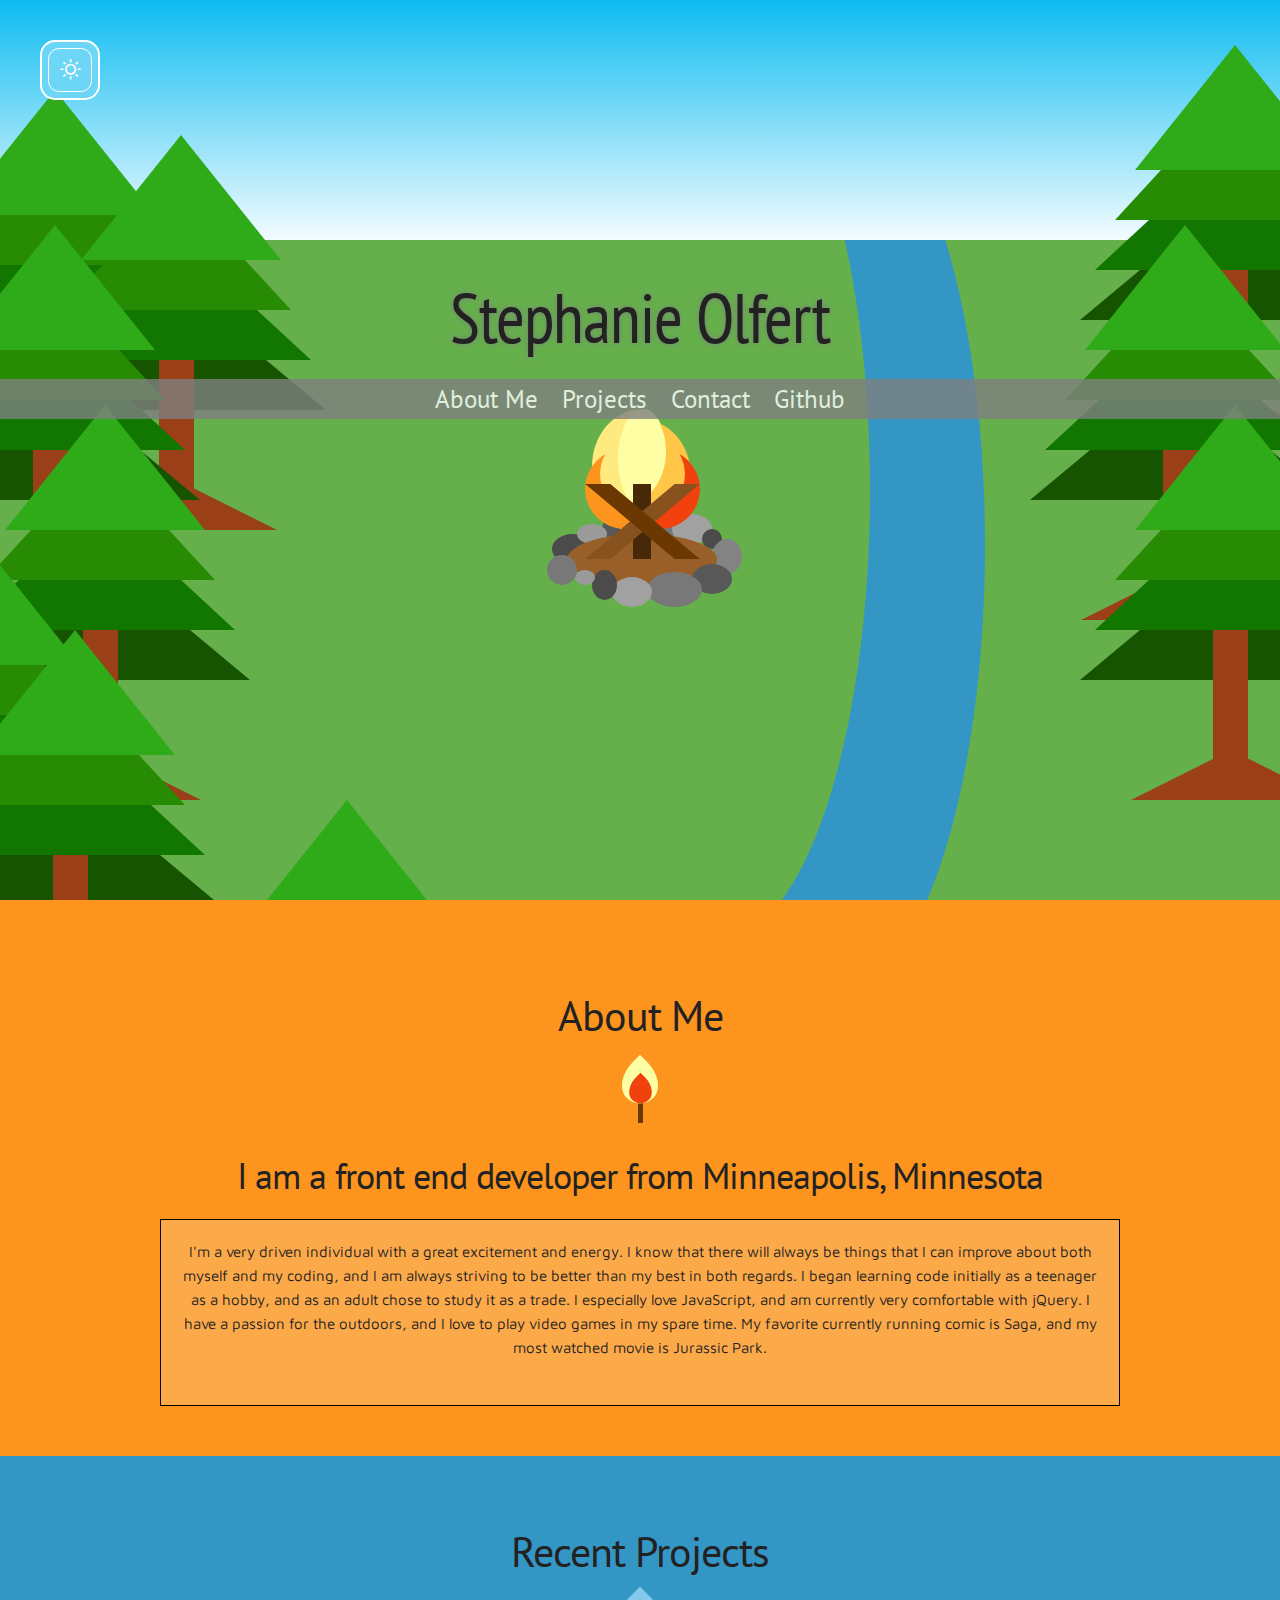
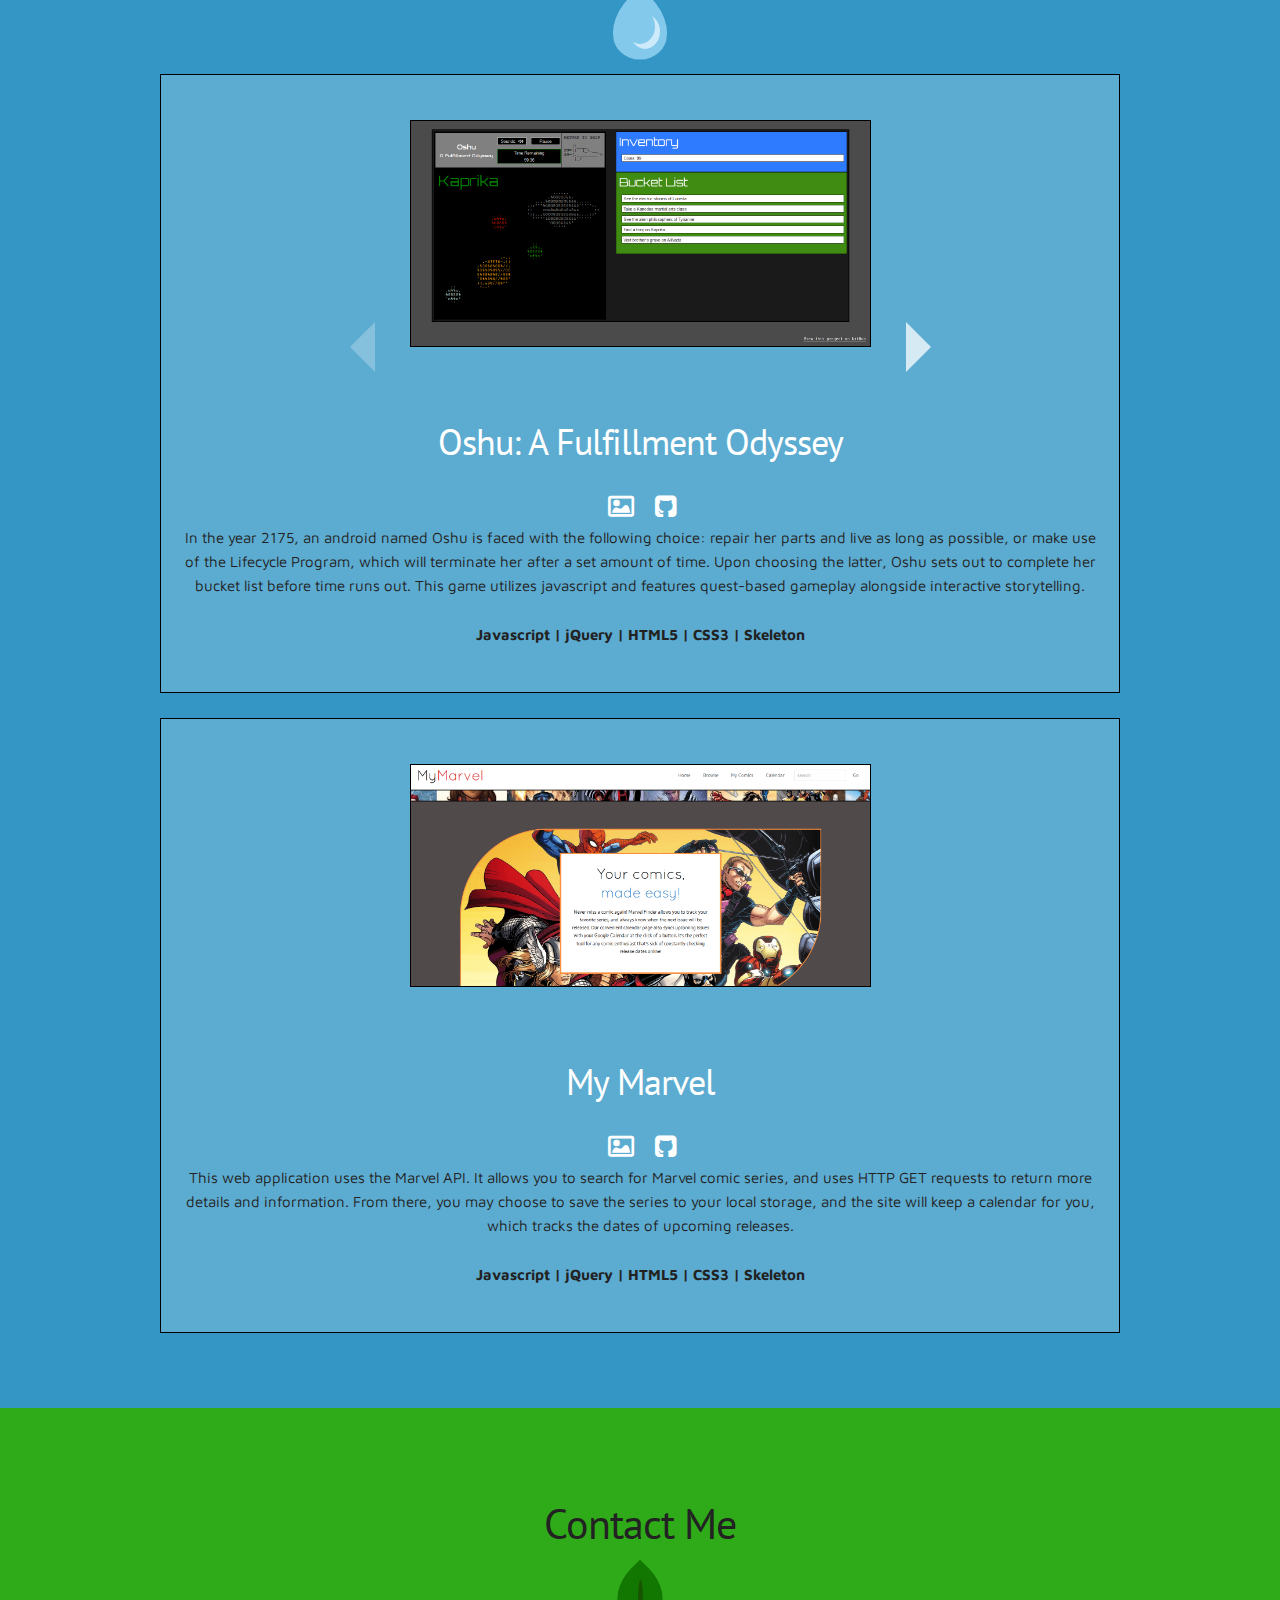
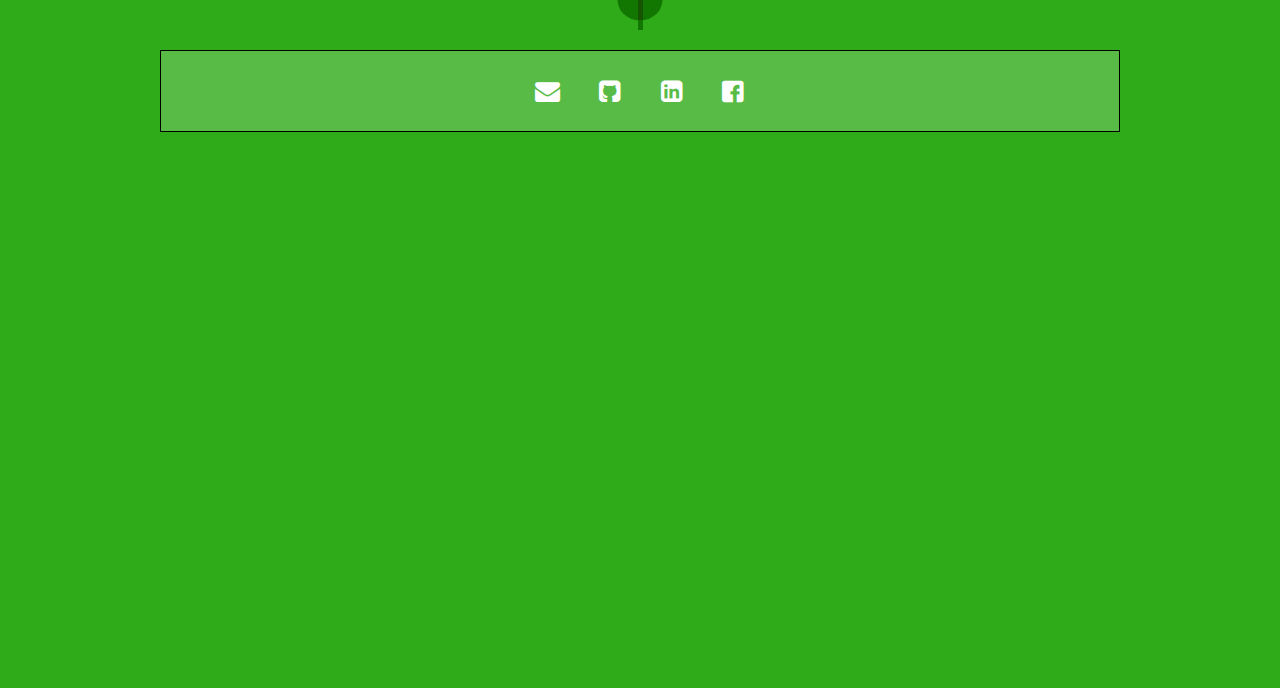
==== commit d23c772e: "Started making changed based on the feedback I got" ====
--- a/index.html
+++ b/index.html
@@ -18,6 +18,7 @@
 	<link href="//fonts.googleapis.com/css?family=Raleway:400,300,600" rel="stylesheet" type="text/css">
 	<link href='https://fonts.googleapis.com/css?family=PT+Sans+Narrow:700' rel='stylesheet' type='text/css'>
 	<link href='https://fonts.googleapis.com/css?family=Maven+Pro|Julius+Sans+One|Pompiere|Patrick+Hand+SC' rel='stylesheet' type='text/css'>
+	<link href='https://fonts.googleapis.com/css?family=PT+Sans' rel='stylesheet' type='text/css'>
 
 	<!-- CSS
 	–––––––––––––––––––––––––––––––––––––––––––––––––– -->
--- a/css/main.css
+++ b/css/main.css
@@ -1,9 +1,8 @@
-.piece {
+.piece,
+.absolute {
 	position: absolute;
 }
-.wrap {
-	position: relative;
-}
+.wrap,
 .relative {
 	position: relative;
 }
@@ -18,9 +17,6 @@
 }
 .border {
 	border: 1px solid black;
-}
-.absolute {
-	position: absolute;
 }
 .inline {
 	display: inline-block;
@@ -51,8 +47,7 @@
 	color: white;
 	font-size: 25px;
 	text-decoration: none;
-	margin-left: 5px;
-	margin-right: 5px;
+	margin: 0 5px;
 	outline: 0;
 }
 a:hover {
@@ -72,17 +67,13 @@
 	font-size: 5rem;
 	cursor: pointer;
 }
-a {
-	font-family: 'Pompiere', cursive;
-}
-h2 {
-	font-family: 'Pompiere', cursive;
+a,
+h2,
+h3 {
+	font-family: 'PT Sans', sans-serif;
 }
 p {
 	font-family: "Maven Pro",sans-serif;
-}
-h3 {
-	font-family: 'Pompiere', cursive;
 }
 
 /**************** THE BUTTON TO CHANGE THE TIME *****************/
@@ -145,8 +136,7 @@
 	height: 100%;
 	border-radius: 50%;
 	box-shadow: 115px 55px 0 0 #3496c5;
-	margin-left: 250px;
-	margin-top: 40px;
+	margin: 40px 0 0 250px;
 	z-index: 0;
 }
 .fire {
@@ -156,8 +146,7 @@
 	bottom: 25%;
 }
 .bush1 {
-	margin-left: 450px;
-	margin-top: 150px;
+	margin: 150px 0 0 450px;
 	z-index: 2;
 	display: none;
 }
@@ -361,6 +350,5 @@
 	background-color: #58bb46;
 }
 .mediaLink {
-	margin-right: 5px;
-	margin-left: 5px;
-}+	margin: 0 5px;
+}
--- a/css/media.css
+++ b/css/media.css
@@ -119,4 +119,29 @@
 	.forest3 {
 		display: block;
 	}
-}+}
+
+/******************** LANDSCAPE QUERIES ********************/
+
+@media only screen and (min-width: 479px) and (orientation: landscape) {
+	.skyWrap, .stars {
+		height: 175px;
+	}
+	.star4, .star20,  .star3, .star10, .star14 {
+		display: none;
+	}
+	header {
+		top: 175px;
+	}
+}
+@media only screen and (min-width: 700px) and (orientation: landscape) {
+	.skyWrap, .stars {
+		height: 240px;
+	}
+	.star4, .star20,  .star3, .star10, .star14 {
+		display: block;
+	}
+	header {
+		top: 275px;
+	}	
+}
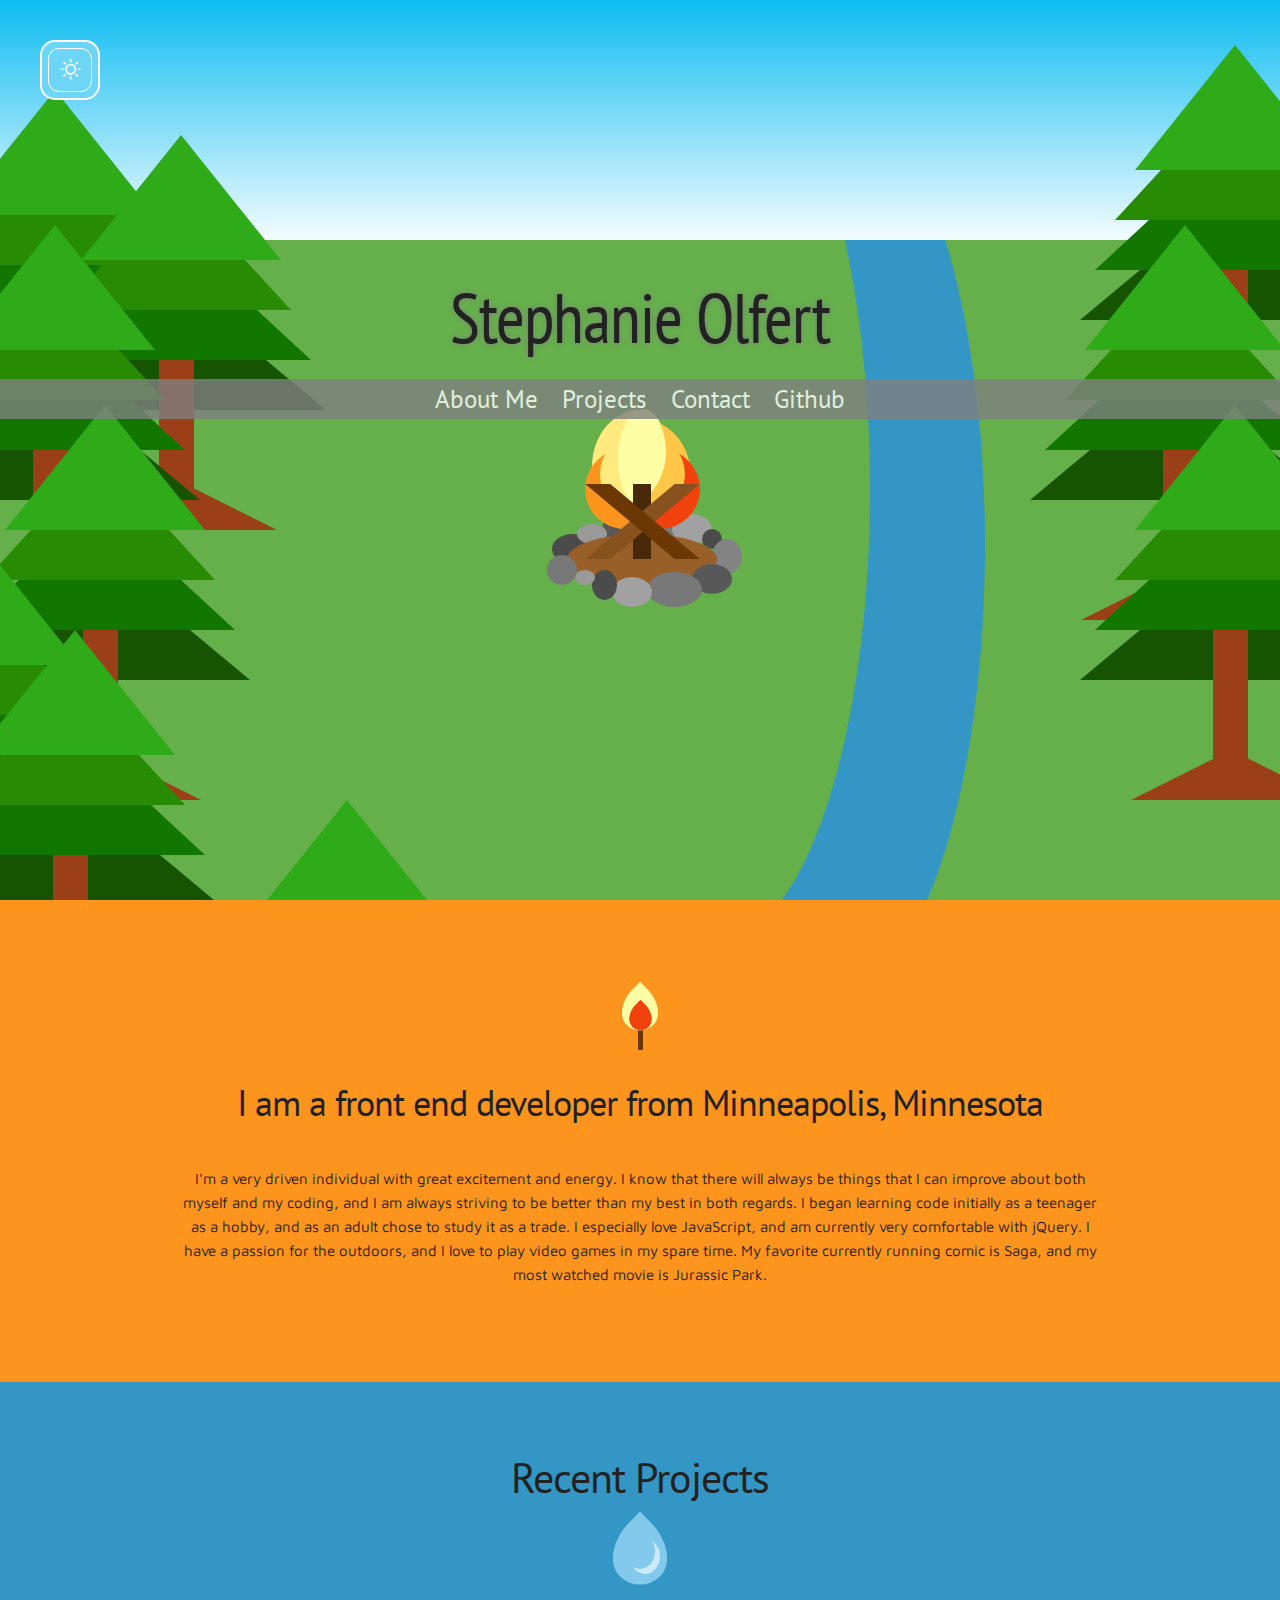
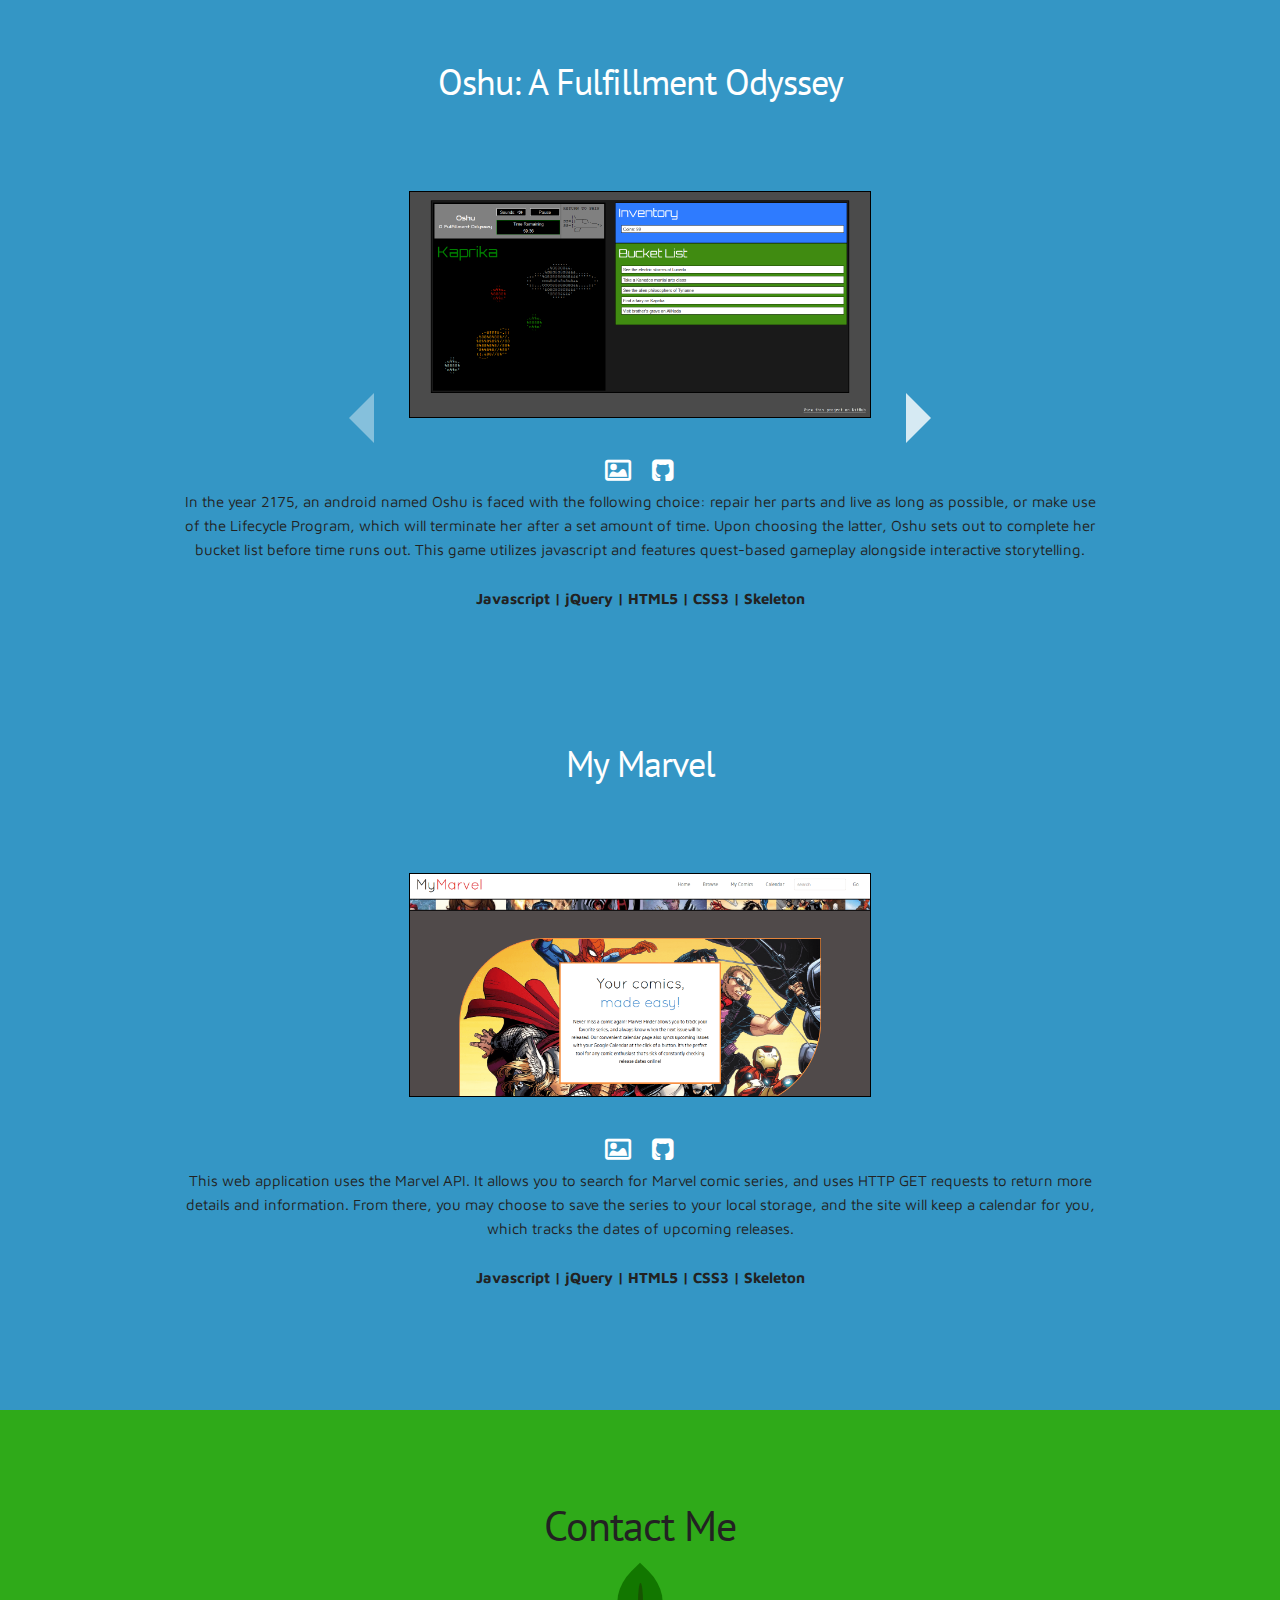
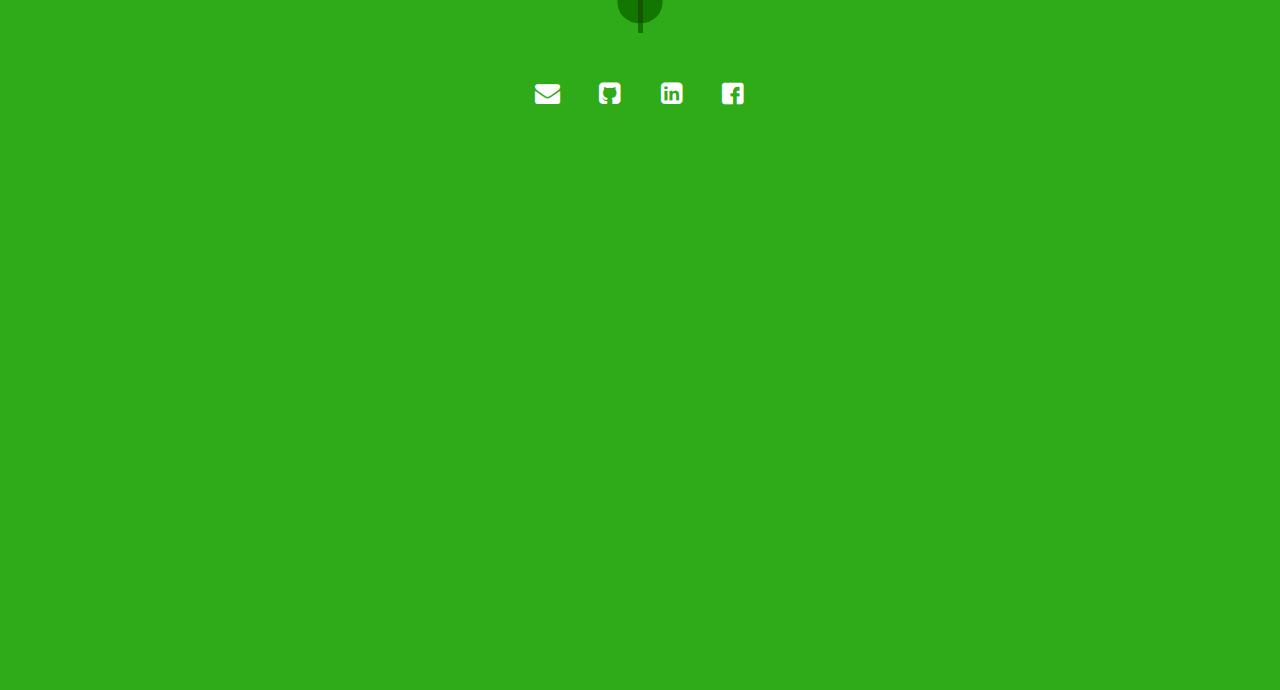
==== commit 5d2f23a9: "Fixed up the CSS a bit (making it look cleaner), and added more marvel pictures" ====
--- a/index.html
+++ b/index.html
@@ -42,7 +42,6 @@
 	–––––––––––––––––––––––––––––––––––––––––––––––––– -->
 <!-- This is the picture overlay, when you click on a project -->
 <div class="shadowbox borderBox noSelect">
-	<!-- <div class="border padding">Close This Window</div> -->
 	<img class="enlargedPic borderBox enlargedSrc" src="images/oshu1.png">
 </div>
 <!-- This is the NavBar -->
@@ -242,28 +241,6 @@
 			<div class="trunk relative"></div>
 			<div class="roots relative"></div>
 		</div>
-		<!-- Bush 1 -->
-		<div class="bush1 piece">
-			<div class="relative">
-				<div class="bushBranch1 branchPiece absolute"></div>
-				<div class="bushBranch2 branchPiece absolute"></div>
-				<div class="bushBranch3 branchPiece absolute"></div>
-				<div class="bushBranch4 branchPiece absolute"></div>
-				<div class="bushBranch5 branchPiece absolute"></div>
-			</div>
-			<div class="relative">
-				<div class="berry berry1 relative"></div>
-				<div class="berry berry2 relative"></div>
-				<div class="berry berry3 relative"></div>
-				<div class="berry berry4 relative"></div>
-				<div class="berry berry5 relative"></div>
-				<div class="berry berry6 relative"></div>
-				<div class="berry berry7 relative"></div>
-				<div class="berry berry8 relative"></div>
-				<div class="berry berry9 relative"></div>
-				<div class="berry berry10 relative"></div>
-			</div>
-		</div>
 	</div>
 </div>
 
@@ -272,7 +249,6 @@
 	<a class="jumpPoint" name="about"></a>
 	<!-- Title -->
 	<div class="aboutTitle titleWrap">
-		<h2>About Me</h2>
 		<div class="contentIcon match">
 			<div class="matchFlame1 match tear"></div>
 			<div class="matchFlame2 match tear"></div>
@@ -282,8 +258,8 @@
 	<!-- Content -->
 	<div class="aboutContent">
 		<h3>I am a front end developer from Minneapolis, Minnesota</h3>
-		<div class="container aboutText border padding">
-			<p>I'm a very driven individual with a great excitement and energy. I know that there will always be things that I can improve about both myself and my coding, and I am always striving to be better than my best in both regards. I began learning code initially as a teenager as a hobby, and as an adult chose to study it as a trade. I especially love JavaScript, and am currently very comfortable with jQuery. I have a passion for the outdoors, and I love to play video games in my spare time. My favorite currently running comic is Saga, and my most watched movie is Jurassic Park. </p>
+		<div class="container padding">
+			<p>I'm a very driven individual with great excitement and energy. I know that there will always be things that I can improve about both myself and my coding, and I am always striving to be better than my best in both regards. I began learning code initially as a teenager as a hobby, and as an adult chose to study it as a trade. I especially love JavaScript, and am currently very comfortable with jQuery. I have a passion for the outdoors, and I love to play video games in my spare time. My favorite currently running comic is Saga, and my most watched movie is Jurassic Park. </p>
 		</div>
 	</div>
 </div>
@@ -313,7 +289,7 @@
 		</div>
 	</div>
 	<!-- Contact box with links -->
-	<div class="contactBox container border padding">
+	<div class="container padding">
 		<!-- email -->
 		<a title="Email Me" href="mailto:stephanie.olfert@hotmail.com" target="_blank">
 			<i class="icon-mail-alt mediaLink"></i>
--- a/css/main.css
+++ b/css/main.css
@@ -252,7 +252,6 @@
 }
 .project {
 	margin-bottom: 25px;
-	background-color: #5cabd0;
 }
 .previewPic {
 	width: 100%;
@@ -342,13 +341,6 @@
 	border-radius: 50% 50% 0 0;
 	z-index: 1;
 }
-.aboutText {
-	background-color: #fca94a;
-	border: 1px sold black;
-}
-.contactBox {
-	background-color: #58bb46;
-}
 .mediaLink {
 	margin: 0 5px;
 }
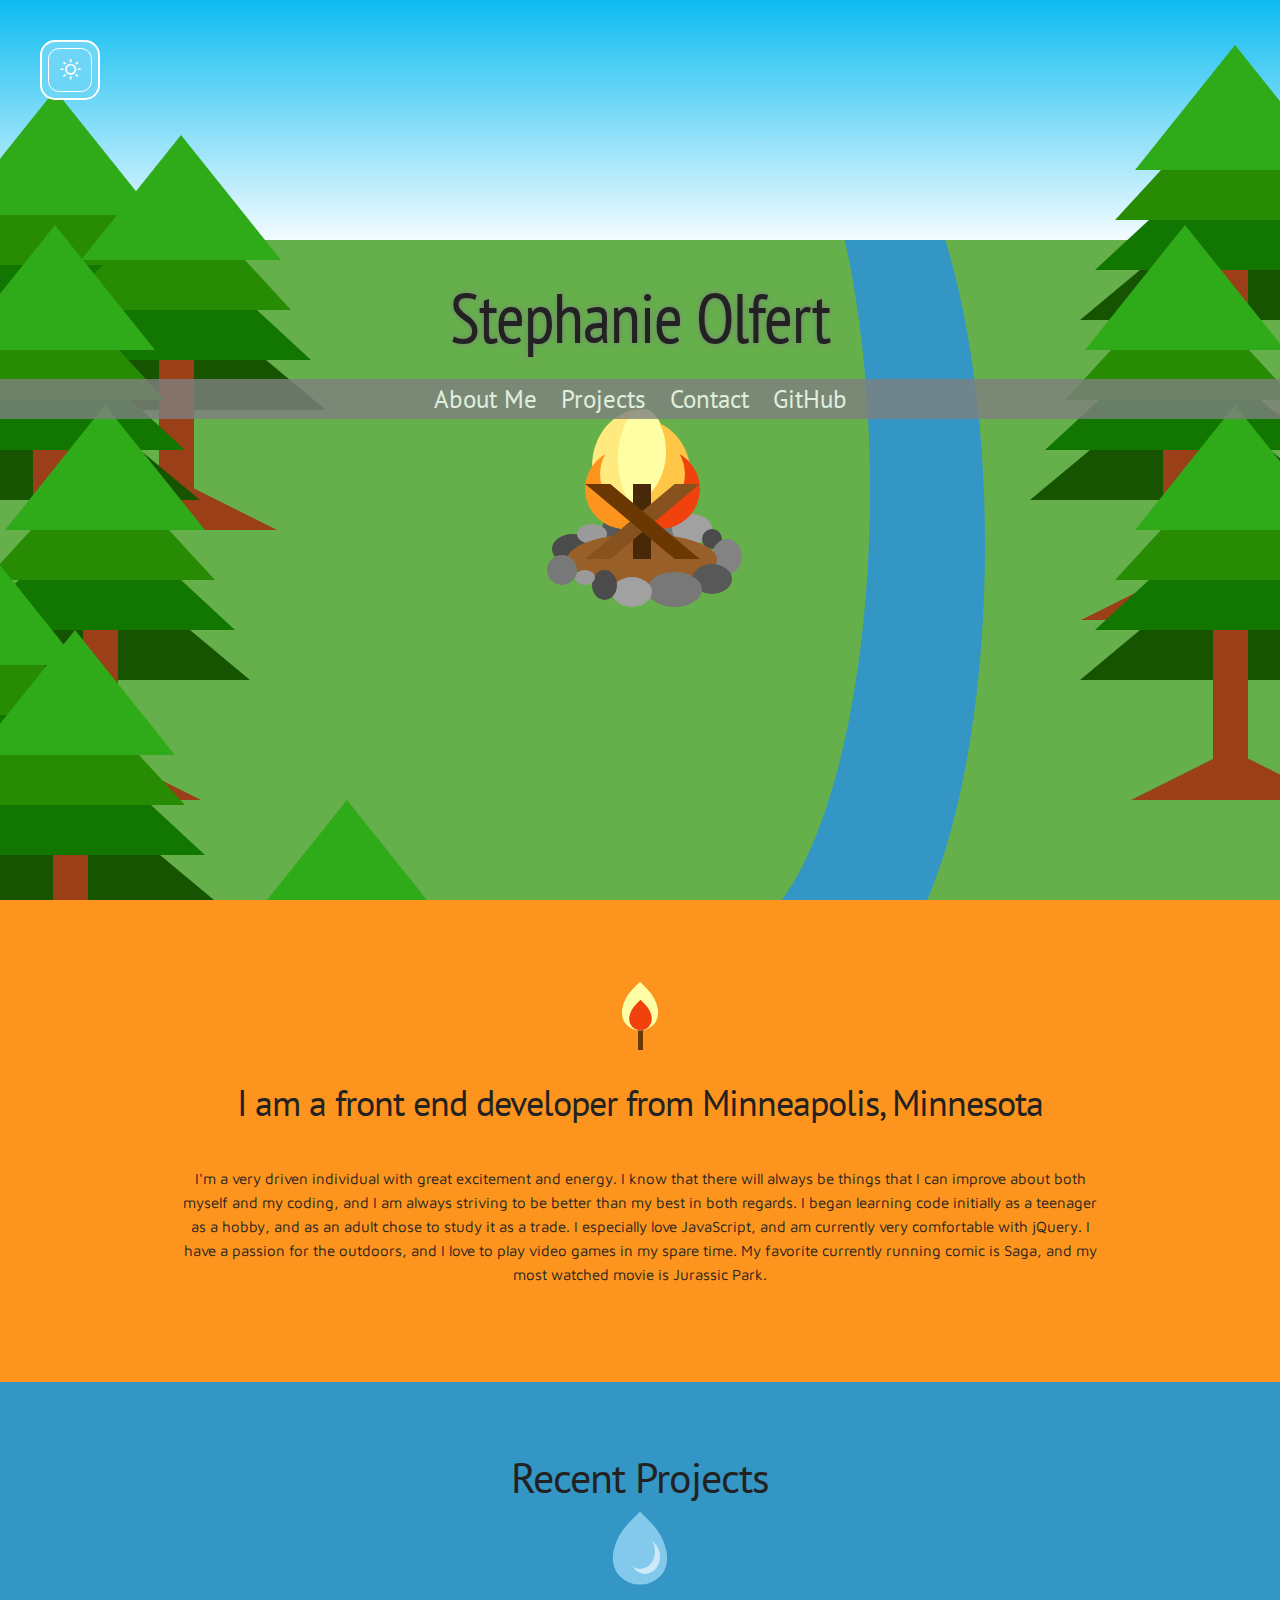
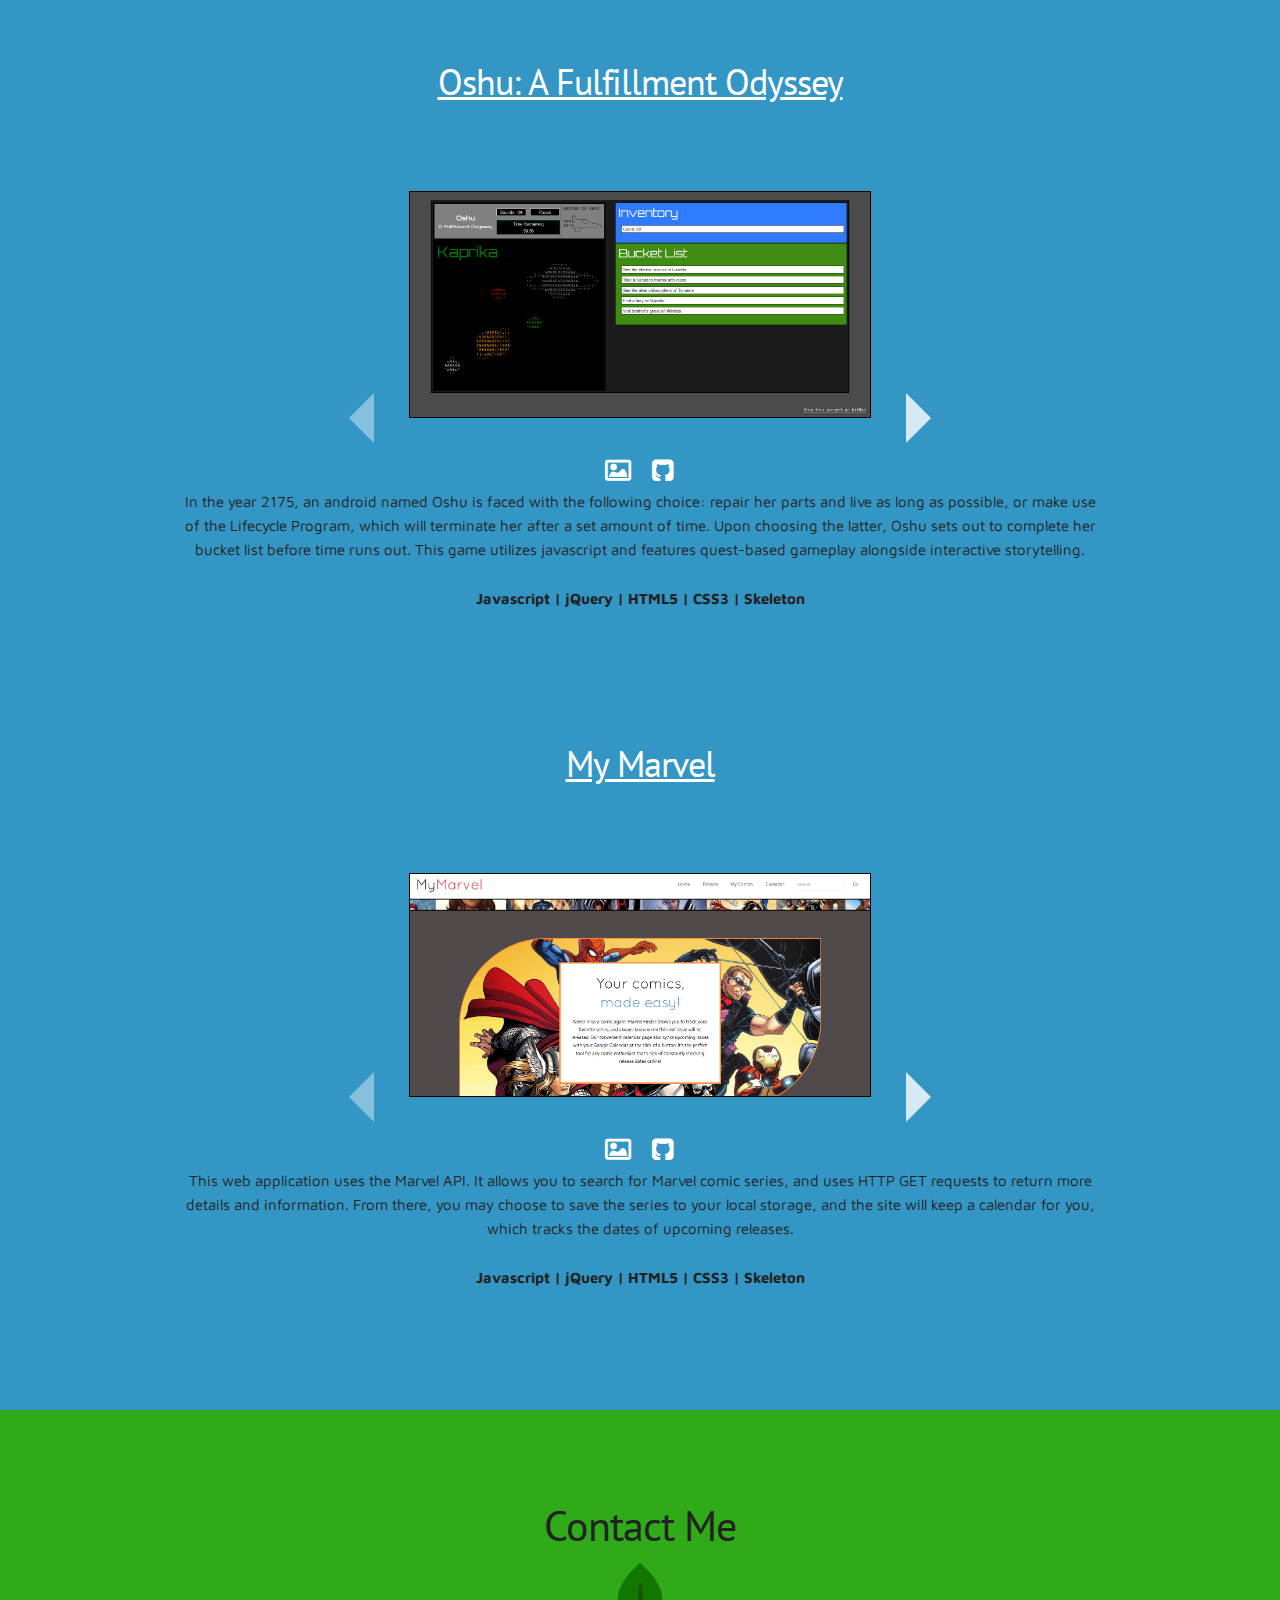
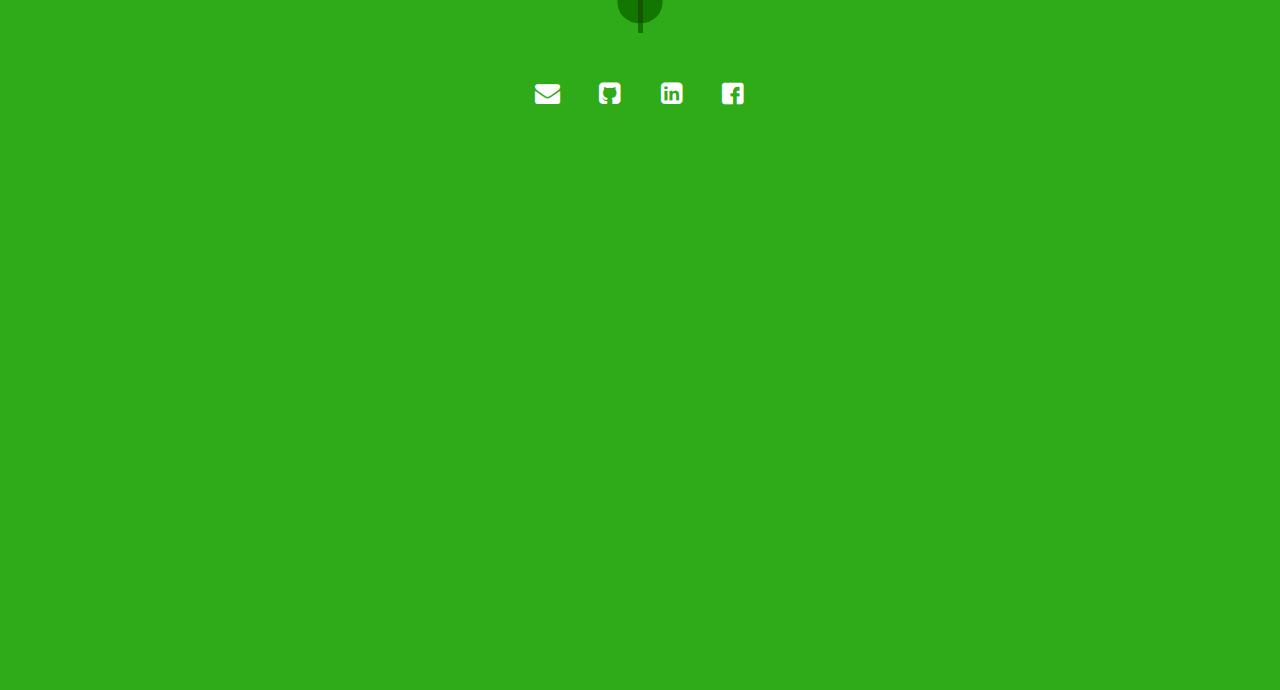
==== commit 76b1a4bb: "Fixed some typos" ====
--- a/index.html
+++ b/index.html
@@ -51,7 +51,7 @@
 		<a href="#about" class="headerLink">About Me</a>
 		<a href="#projects" class="headerLink">Projects</a>
 		<a href="#contact" class="headerLink">Contact</a>
-		<a href="https://github.com/Nanjaa" target="_blank" class="headerLink">Github</a>
+		<a href="https://github.com/Nanjaa" target="_blank" class="headerLink">GitHub</a>
 	</nav>
 </header>
 <div class="landingWrap">
@@ -295,7 +295,7 @@
 			<i class="icon-mail-alt mediaLink"></i>
 		</a>
 		<!-- github -->
-		<a title="My Github" href="https://github.com/Nanjaa" target="_blank">
+		<a title="My GitHub" href="https://github.com/Nanjaa" target="_blank">
 			<i class="icon-github-squared mediaLink"></i>
 		</a>
 		<!-- linkedIn -->
--- a/css/main.css
+++ b/css/main.css
@@ -31,6 +31,9 @@
 }
 .floatRight {
 	float: right;
+}
+.underline {
+	text-decoration: underline;
 }
 img {
 	width: 100%;
@@ -282,12 +285,6 @@
 	cursor: pointer;
 	margin-left: 10px;
 }
-.marvelRight {
-	border-left: 25px solid #85c0dc;
-}
-.marvelLeft, .marvelRight {
-	display: none;
-}
 .projectTools {
 	font-weight: bold;
 }
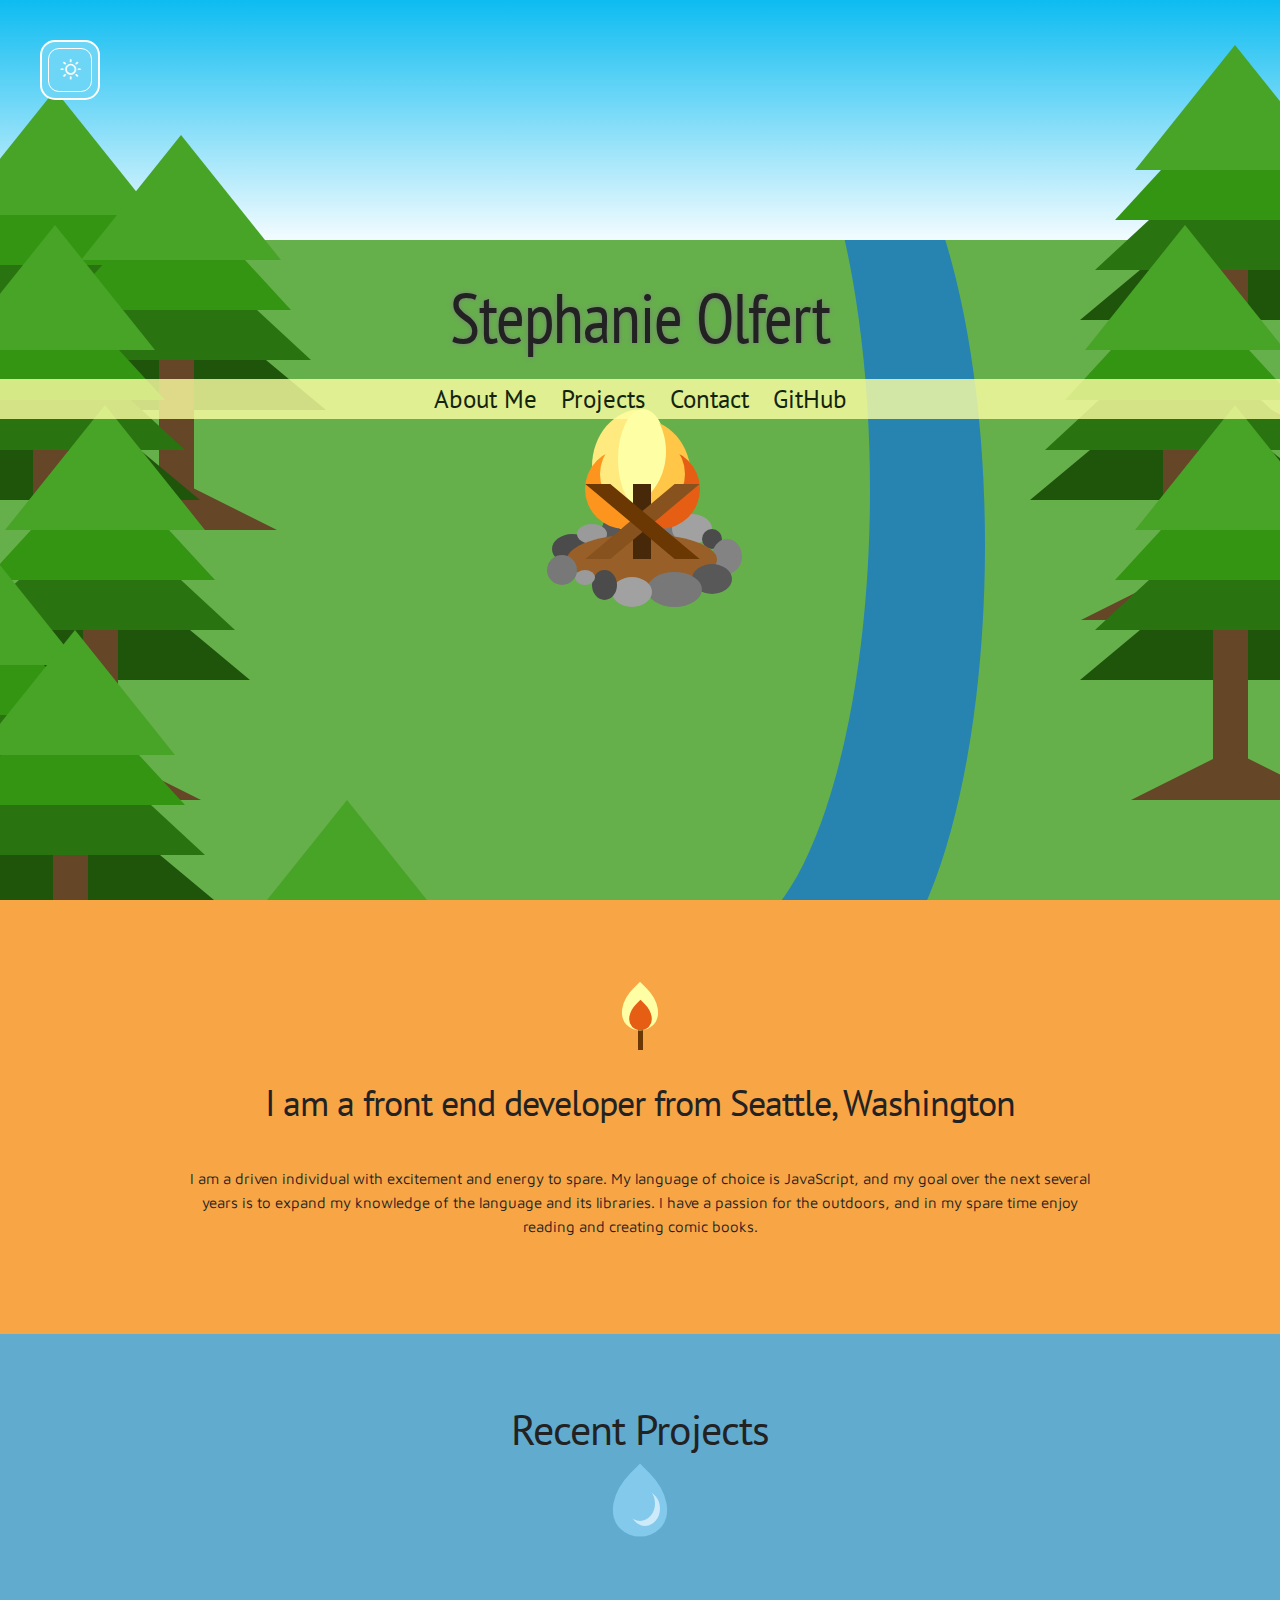
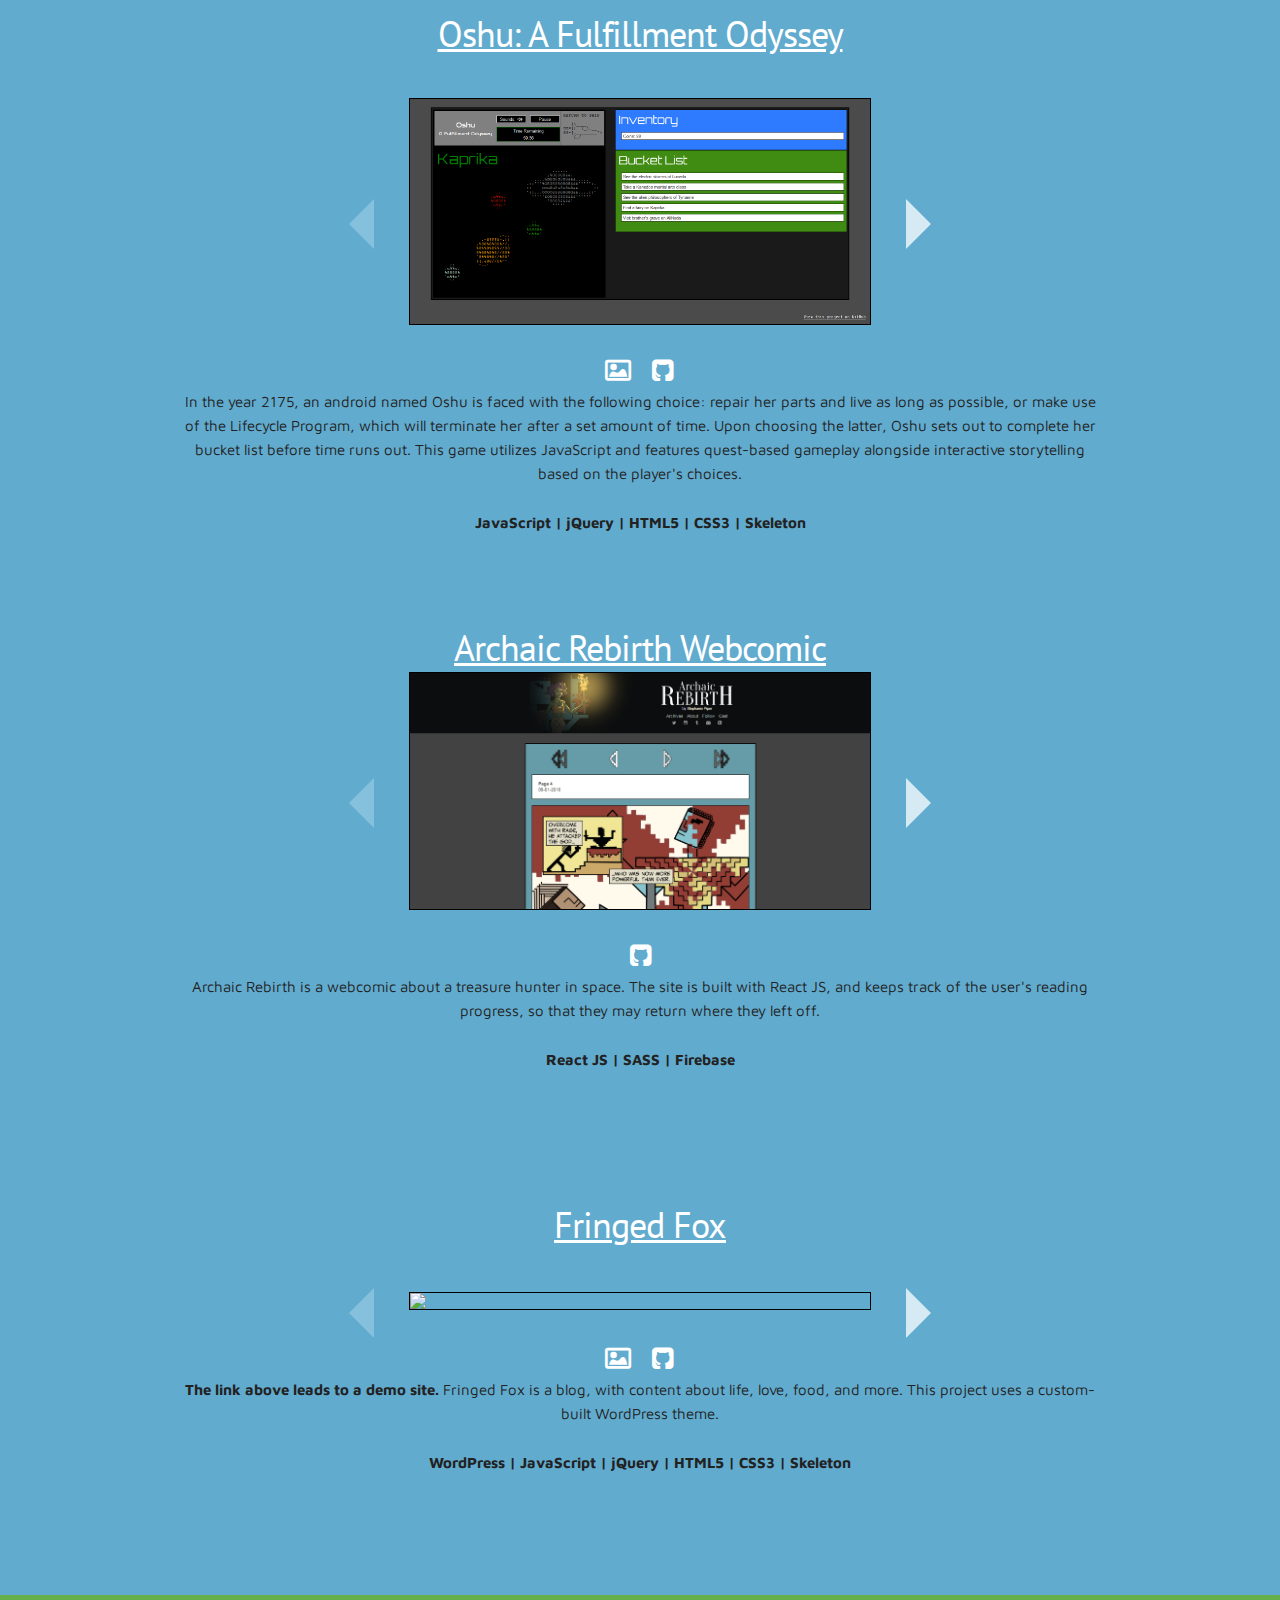
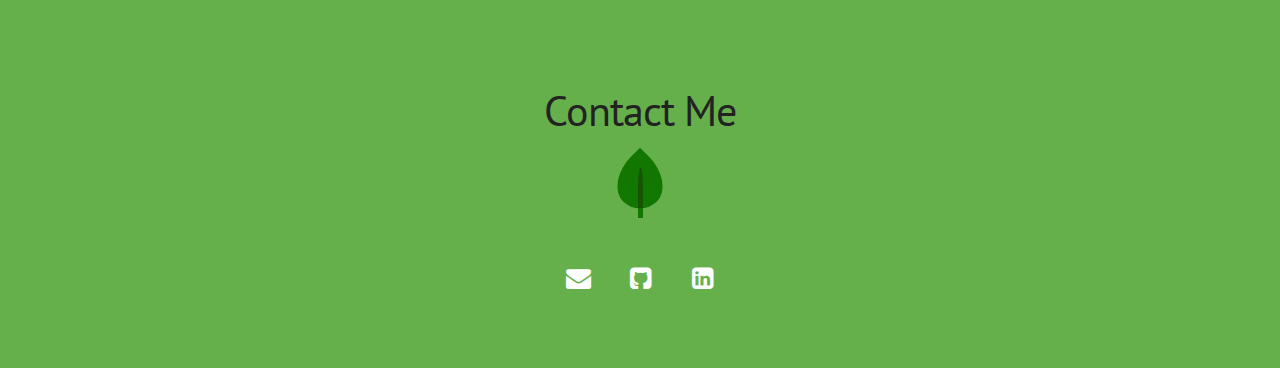
==== commit fea3696b: "Updated Portfolio with new project and color changes" ====
--- a/index.html
+++ b/index.html
@@ -257,9 +257,9 @@
 	</div>
 	<!-- Content -->
 	<div class="aboutContent">
-		<h3>I am a front end developer from Minneapolis, Minnesota</h3>
+		<h3>I am a front end developer from Seattle, Washington</h3>
 		<div class="container padding">
-			<p>I'm a very driven individual with great excitement and energy. I know that there will always be things that I can improve about both myself and my coding, and I am always striving to be better than my best in both regards. I began learning code initially as a teenager as a hobby, and as an adult chose to study it as a trade. I especially love JavaScript, and am currently very comfortable with jQuery. I have a passion for the outdoors, and I love to play video games in my spare time. My favorite currently running comic is Saga, and my most watched movie is Jurassic Park. </p>
+			<p>I am a driven individual with excitement and energy to spare. My language of choice is JavaScript, and my goal over the next several years is to expand my knowledge of the language and its libraries. I have a passion for the outdoors, and in my spare time enjoy reading and creating comic books.</p>
 		</div>
 	</div>
 </div>
@@ -302,10 +302,6 @@
 		<a title="My LinkedIn" href="https://www.linkedin.com/pub/stephanie-olfert/ba/a61/4a4" target="_blank">
 			<i class="icon-linkedin-squared mediaLink"></i>
 		</a>
-		<!-- facebook -->
-		<a title="My Facebook" href="https://www.facebook.com/stephanie.olfert" target="_blank">
-			<i class="icon-facebook-squared-1 mediaLink"></i>
-		</a>
 	</div>
 </div>
 
--- a/css/main.css
+++ b/css/main.css
@@ -20,6 +20,7 @@
 }
 .inline {
 	display: inline-block;
+	vertical-align: middle;
 }
 .borderBox {
 	box-sizing: border-box;
@@ -47,14 +48,14 @@
 	user-select: none;
 }
 a {
-	color: white;
+	color: black;
 	font-size: 25px;
 	text-decoration: none;
 	margin: 0 5px;
 	outline: 0;
 }
 a:hover {
-	color: #fffabe;
+	color: #2784b1;
 }
 i {
 	z-index: 999;
@@ -138,7 +139,7 @@
 	width: 300px;
 	height: 100%;
 	border-radius: 50%;
-	box-shadow: 115px 55px 0 0 #3496c5;
+	box-shadow: 115px 55px 0 0 #2784B1;
 	margin: 40px 0 0 250px;
 	z-index: 0;
 }
@@ -171,7 +172,7 @@
 	position: fixed;
 }
 nav {
-	background-color: gray;
+	background-color: #feffa4;
 	opacity: 0.8;
 }
 .jumpPoint {
@@ -215,7 +216,7 @@
 /**************** ABOUT ME PAGE  *****************/
 
 .aboutWrap {
-	background-color: #fc941d;
+	background-color: #F7A545;
 }
 .matchFlame1 {
 	width: 40px;
@@ -225,7 +226,7 @@
 .matchFlame2 {
 	width: 25px;
 	height: 25px;
-	background-color: #f1420d;
+	background-color: #E65E14;
 	margin-top: -25px;
 }
 .matchStick {
@@ -236,8 +237,11 @@
 
 /**************** PROJECTS PAGE  *****************/
 
+h3.underline {
+	color: white;
+}
 .projectsWrap {
-	background-color: #3496c5;
+	background-color: #61ABCF;
 }
 .droplet {
 	width: 60px;
@@ -255,6 +259,15 @@
 }
 .project {
 	margin-bottom: 25px;
+}
+.project h3 {
+	margin: 0;
+}
+.project a, .contactWrap a {
+	color: white;
+}
+.project a:hover, .contactWrap a:hover {
+	color: #feffa4;
 }
 .previewPic {
 	width: 100%;
@@ -316,8 +329,7 @@
 /**************** CONTACT ME WRAP  *****************/
 
 .contactWrap {
-	background-color: #2faa19;
-	height: calc(100vh - 90px);
+	background-color: #66b04c;
 }
 .leafBody {
 	width: 50px;
--- a/css/artwork.css
+++ b/css/artwork.css
@@ -233,12 +233,12 @@
 	height: 0;
 	border-left: 100px solid rgba(255, 255, 255, 0);
 	border-right: 100px solid rgba(255, 255, 255, 0);
-	border-bottom: 50px solid #9a3f18;
+	border-bottom: 50px solid #654627;
 	outline: 1px solid transparent;
 	margin-left: 51px;
 }
 .trunk {
-	background-color: #9a3f18;
+	background-color: #654627;
 	height: 250px;
 	width: 35px;
 	margin-left: 133px;
@@ -249,7 +249,7 @@
 	height: 0;
 	border-left: 150px solid rgba(255, 255, 255, 0);
 	border-right: 150px solid rgba(255, 255, 255, 0);
-	border-bottom: 125px solid #175402;
+	border-bottom: 125px solid #1E550B;
 	outline: 1px solid transparent;
 	margin-bottom: -130px;
 	z-index: -1;
@@ -259,7 +259,7 @@
 	height: 0;
 	border-left: 135px solid rgba(255, 255, 255, 0);
 	border-right: 135px solid rgba(255, 255, 255, 0);
-	border-bottom: 125px solid #127700;
+	border-bottom: 125px solid #297410;
 	outline: 1px solid transparent;
 	margin-left: 15px;
 	margin-bottom: -75px;
@@ -270,7 +270,7 @@
 	height: 0;
 	border-left: 115px solid rgba(255, 255, 255, 0);
 	border-right: 115px solid rgba(255, 255, 255, 0);
-	border-bottom: 125px solid #278c04;
+	border-bottom: 125px solid #349512;
 	outline: 1px solid transparent;
 	margin-left: 35px;
 	margin-bottom: -75px;
@@ -281,7 +281,7 @@
 	height: 0;
 	border-left: 100px solid rgba(255, 255, 255, 0);
 	border-right: 100px solid rgba(255, 255, 255, 0);
-	border-bottom: 125px solid #2faa19;
+	border-bottom: 125px solid #47A426;
 	outline: 1px solid transparent;
 	margin-left: 55px;
 	margin-bottom: -75px;
@@ -449,7 +449,7 @@
 	width: 80px;
 	height: 80px;
 	border-radius: 50%;
-	box-shadow: 15px 15px 0 0 #f1420d;
+	box-shadow: 15px 15px 0 0 #E65E14;
 	margin-bottom: -30px;
 	margin-left: -25px;
 	z-index: -1;
--- a/css/media.css
+++ b/css/media.css
@@ -46,7 +46,7 @@
 	}
 	.previewPic {
 		width: 50%;
-		margin: 25px;
+		margin: 0 25px 25px 25px;
 		border: 1px solid black;
 	}
 	.projectSlideshow {
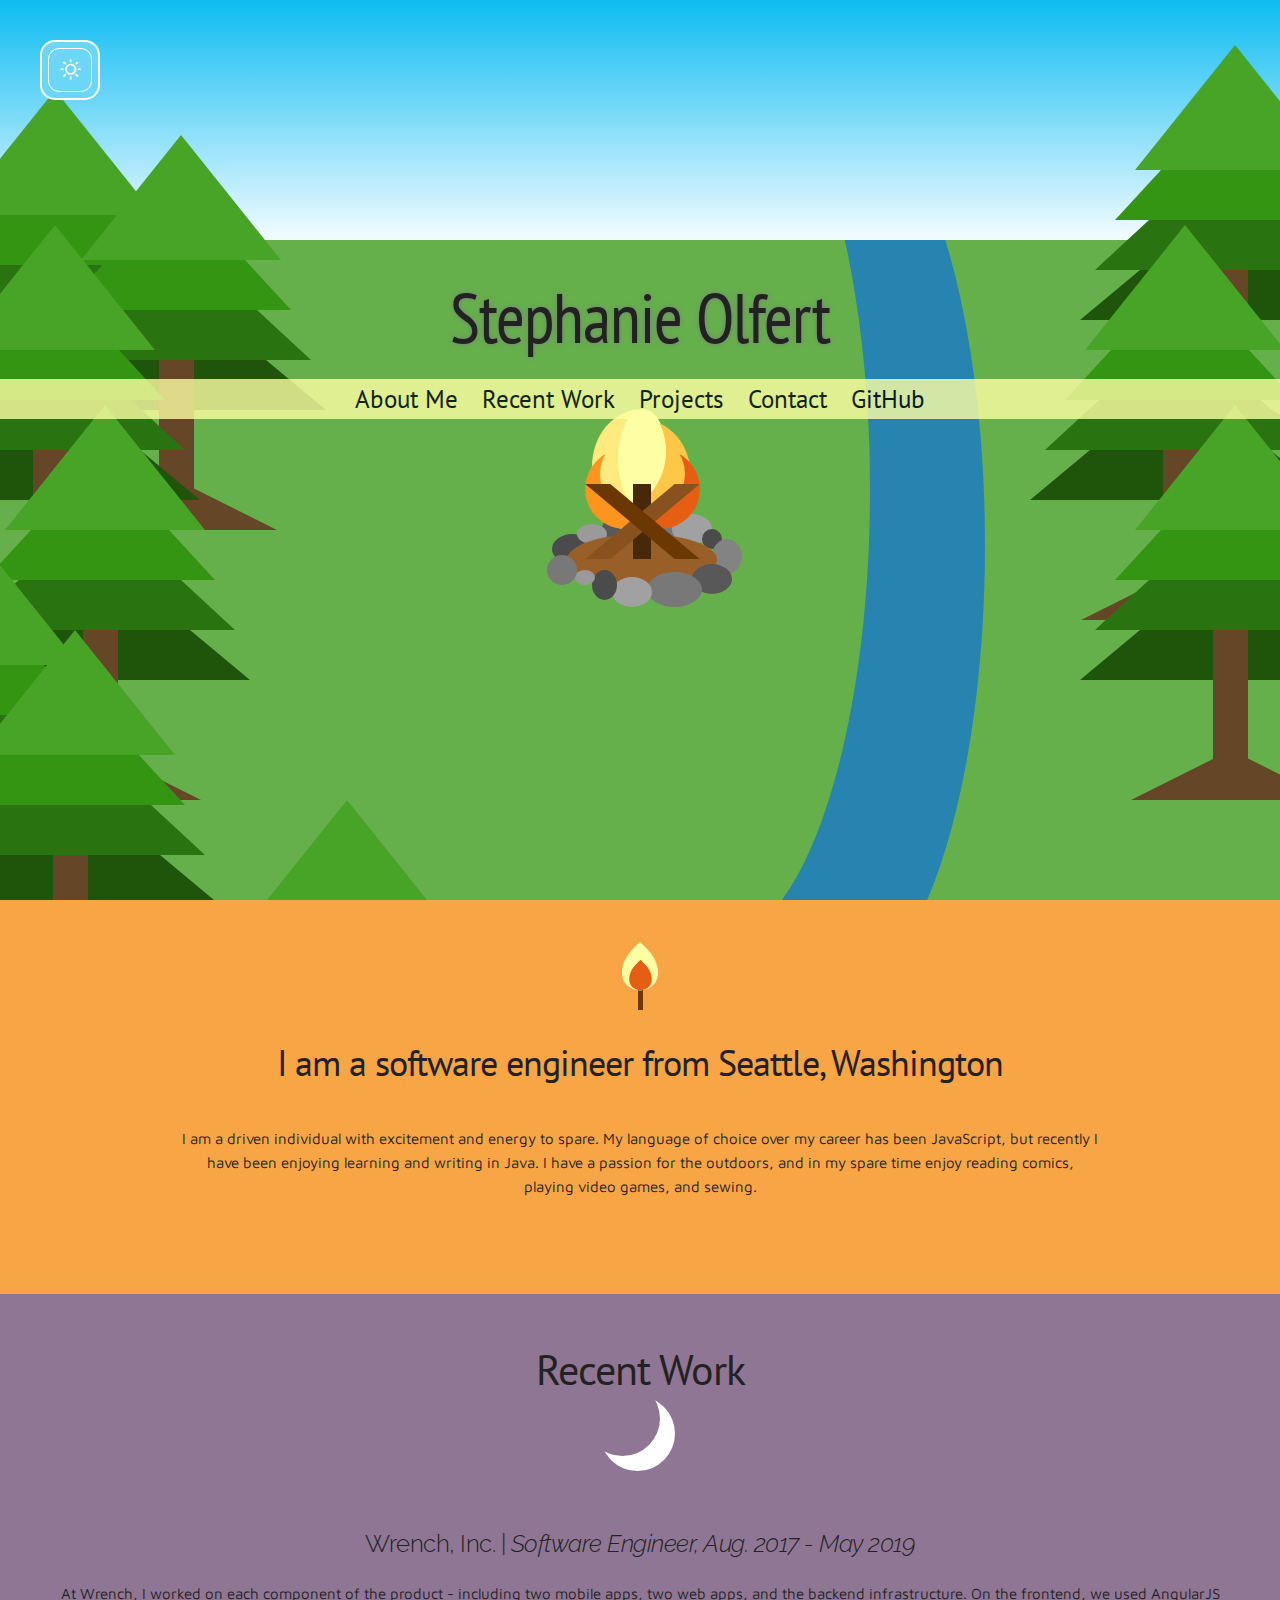
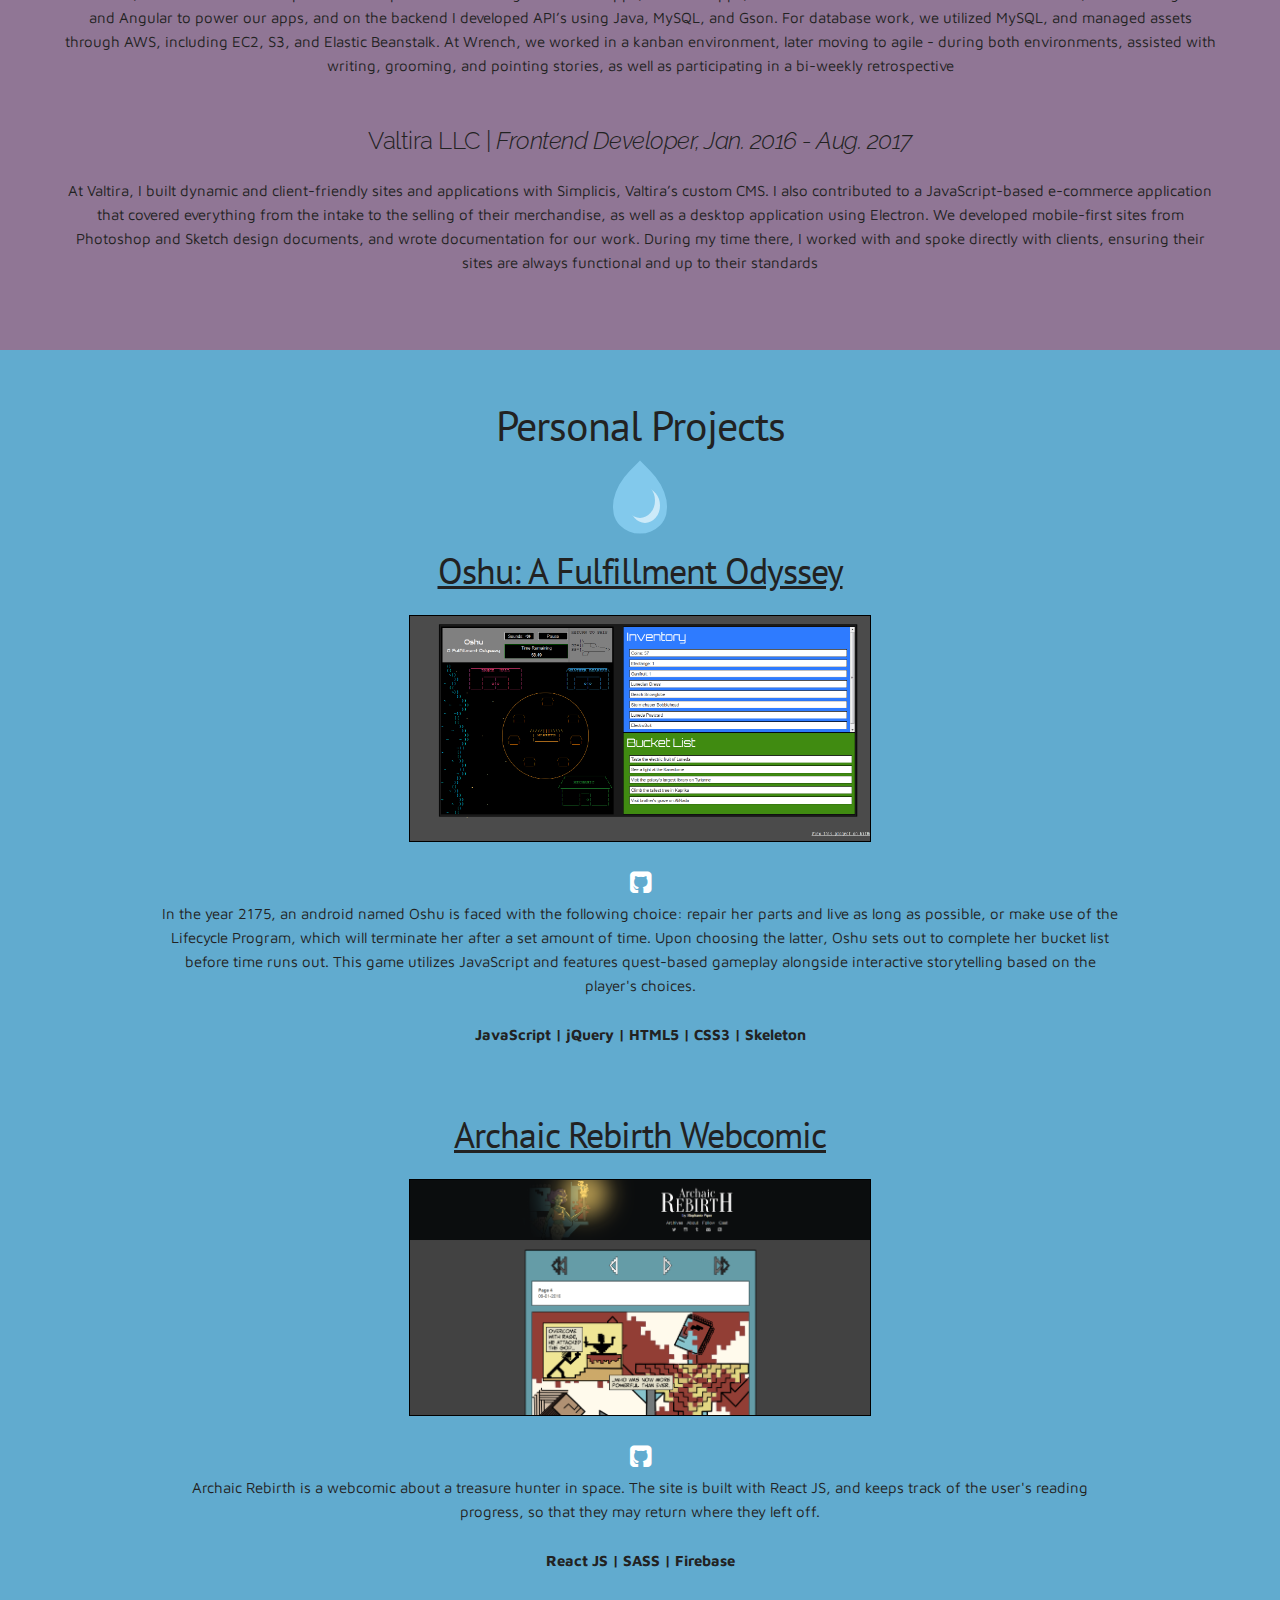
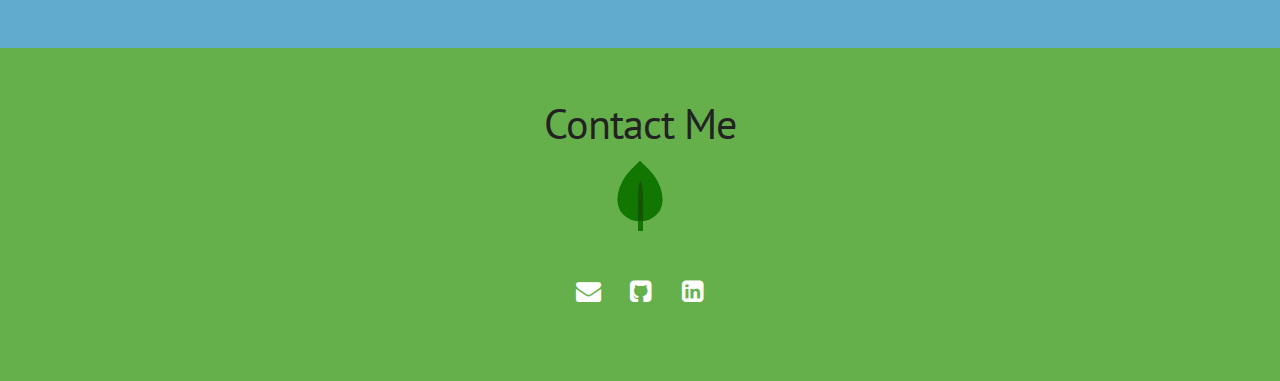
==== commit f875a4f4: "Updated EVERYTHING" ====
--- a/index.html
+++ b/index.html
@@ -49,6 +49,7 @@
 	<h1>Stephanie Olfert</h1>
 	<nav>
 		<a href="#about" class="headerLink">About Me</a>
+		<a href="#work" class="headerLink">Recent Work</a>
 		<a href="#projects" class="headerLink">Projects</a>
 		<a href="#contact" class="headerLink">Contact</a>
 		<a href="https://github.com/Nanjaa" target="_blank" class="headerLink">GitHub</a>
@@ -257,18 +258,46 @@
 	</div>
 	<!-- Content -->
 	<div class="aboutContent">
-		<h3>I am a front end developer from Seattle, Washington</h3>
+		<h3>I am a software engineer from Seattle, Washington</h3>
 		<div class="container padding">
-			<p>I am a driven individual with excitement and energy to spare. My language of choice is JavaScript, and my goal over the next several years is to expand my knowledge of the language and its libraries. I have a passion for the outdoors, and in my spare time enjoy reading and creating comic books.</p>
-		</div>
+			<p>I am a driven individual with excitement and energy to spare. My language of choice over my career has been JavaScript, but recently I have been enjoying learning and writing in Java. I have a passion for the outdoors, and in my spare time enjoy reading comics, playing video games, and sewing.</p>
+		</div>
+	</div>
+</div>
+<!-- This is the "Work" section -->
+<div class="wrap workWrap contentWrap padding">
+	<a class="jumpPoint" name="work"></a>
+	<!-- Title -->
+	<div class="workTitle titleWrap">
+		<h2>Recent Work</h2>
+		<div class="contentIcon moon">
+			<div class="moon-adjust">
+					<div class="moon"></div>
+			</div>
+		</div>
+	</div>
+
+	<!-- Content -->
+	<div class="workContent padding bottom-0">
+
+		<div class="padding bottom-0">
+			<h5>Wrench, Inc. | <em>Software Engineer, Aug. 2017 - May 2019</em></h5>
+		<p>At Wrench, I worked on each component of the product - including two mobile apps, two web apps, and the backend infrastructure. On the frontend, we used AngularJS and Angular to power our apps, and on the backend I developed API’s using Java, MySQL, and Gson. For database work, we utilized MySQL, and managed assets through AWS, including EC2, S3, and Elastic Beanstalk. At Wrench, we worked in a kanban environment, later moving to agile - during both environments, assisted with writing, grooming, and pointing stories, as well as participating in a bi-weekly retrospective</p>
+		</div>
+		
+		<div class="padding bottom-0">
+			<h5>Valtira LLC | <em>Frontend Developer, Jan. 2016 - Aug. 2017</em></h5>
+		<p>At Valtira, I built dynamic and client-friendly sites and applications with Simplicis, Valtira’s custom CMS. I also contributed to a JavaScript-based e-commerce application that covered everything from the intake to the selling of their merchandise, as well as a desktop application using Electron. We developed mobile-first sites from Photoshop and Sketch design documents, and wrote documentation for our work. During my time there, I worked with and spoke directly with clients, ensuring their sites are always functional and up to their standards</p>
+		</div>
+		
 	</div>
 </div>
 <!-- This is the "Projects" section -->
-<div class="wrap projectsWrap contentWrap">
+<div class="wrap projectsWrap contentWrap padding">
 	<a class="jumpPoint" name="projects"></a>
 	<!-- Title -->
 	<div class="projectsTitle titleWrap">
-		<h2>Recent Projects</h2>
+		<h2>Personal Projects</h2>
 		<div class="contentIcon drop">
 			<div class="drop droplet tear"></div>
 			<div class="drop shine relative"></div>
@@ -291,7 +320,7 @@
 	<!-- Contact box with links -->
 	<div class="container padding">
 		<!-- email -->
-		<a title="Email Me" href="mailto:stephanie.olfert@hotmail.com" target="_blank">
+		<a title="Email Me" href="mailto:stephanie.r.olfert@gmail.com" target="_blank">
 			<i class="icon-mail-alt mediaLink"></i>
 		</a>
 		<!-- github -->
--- a/css/main.css
+++ b/css/main.css
@@ -51,7 +51,7 @@
 	color: black;
 	font-size: 25px;
 	text-decoration: none;
-	margin: 0 5px;
+	/* margin: 0 5px; */
 	outline: 0;
 }
 a:hover {
@@ -61,6 +61,11 @@
 	z-index: 999;
 	font-size: 25px;
 	cursor: pointer;
+}
+
+.bottom-0 {
+	padding-bottom: 0;
+	margin-bottom: 0;
 }
 
 /* Fonts */
@@ -205,12 +210,12 @@
 	-webkit transform: rotateZ(-45deg);
 	transform: rotateZ(-45deg);
 }
-.match, .drop, .leaf {
+.match, .drop, .leaf, .moon {
 	margin-left: auto;
 	margin-right: auto;
 }
 .titleWrap {
-	margin: 30px;
+	padding: 30px;
 }
 
 /**************** ABOUT ME PAGE  *****************/
@@ -235,11 +240,26 @@
 	background-color: #6b3702;
 }
 
+/**************** WORK PAGE  *****************/
+
+.workWrap {
+	background-color: #907695;
+}
+
+.contentIcon .moon {
+	width: 75px;
+    height: 75px;
+    border-radius: 50%;
+    box-shadow: 15px 15px 0 0 white;
+}
+
+.moon-adjust {
+	margin-left: -35px;
+	margin-top: -35px;
+}
+
 /**************** PROJECTS PAGE  *****************/
 
-h3.underline {
-	color: white;
-}
 .projectsWrap {
 	background-color: #61ABCF;
 }
--- a/css/media.css
+++ b/css/media.css
@@ -46,7 +46,7 @@
 	}
 	.previewPic {
 		width: 50%;
-		margin: 0 25px 25px 25px;
+		/* margin: 0 25px 25px 25px; */
 		border: 1px solid black;
 	}
 	.projectSlideshow {
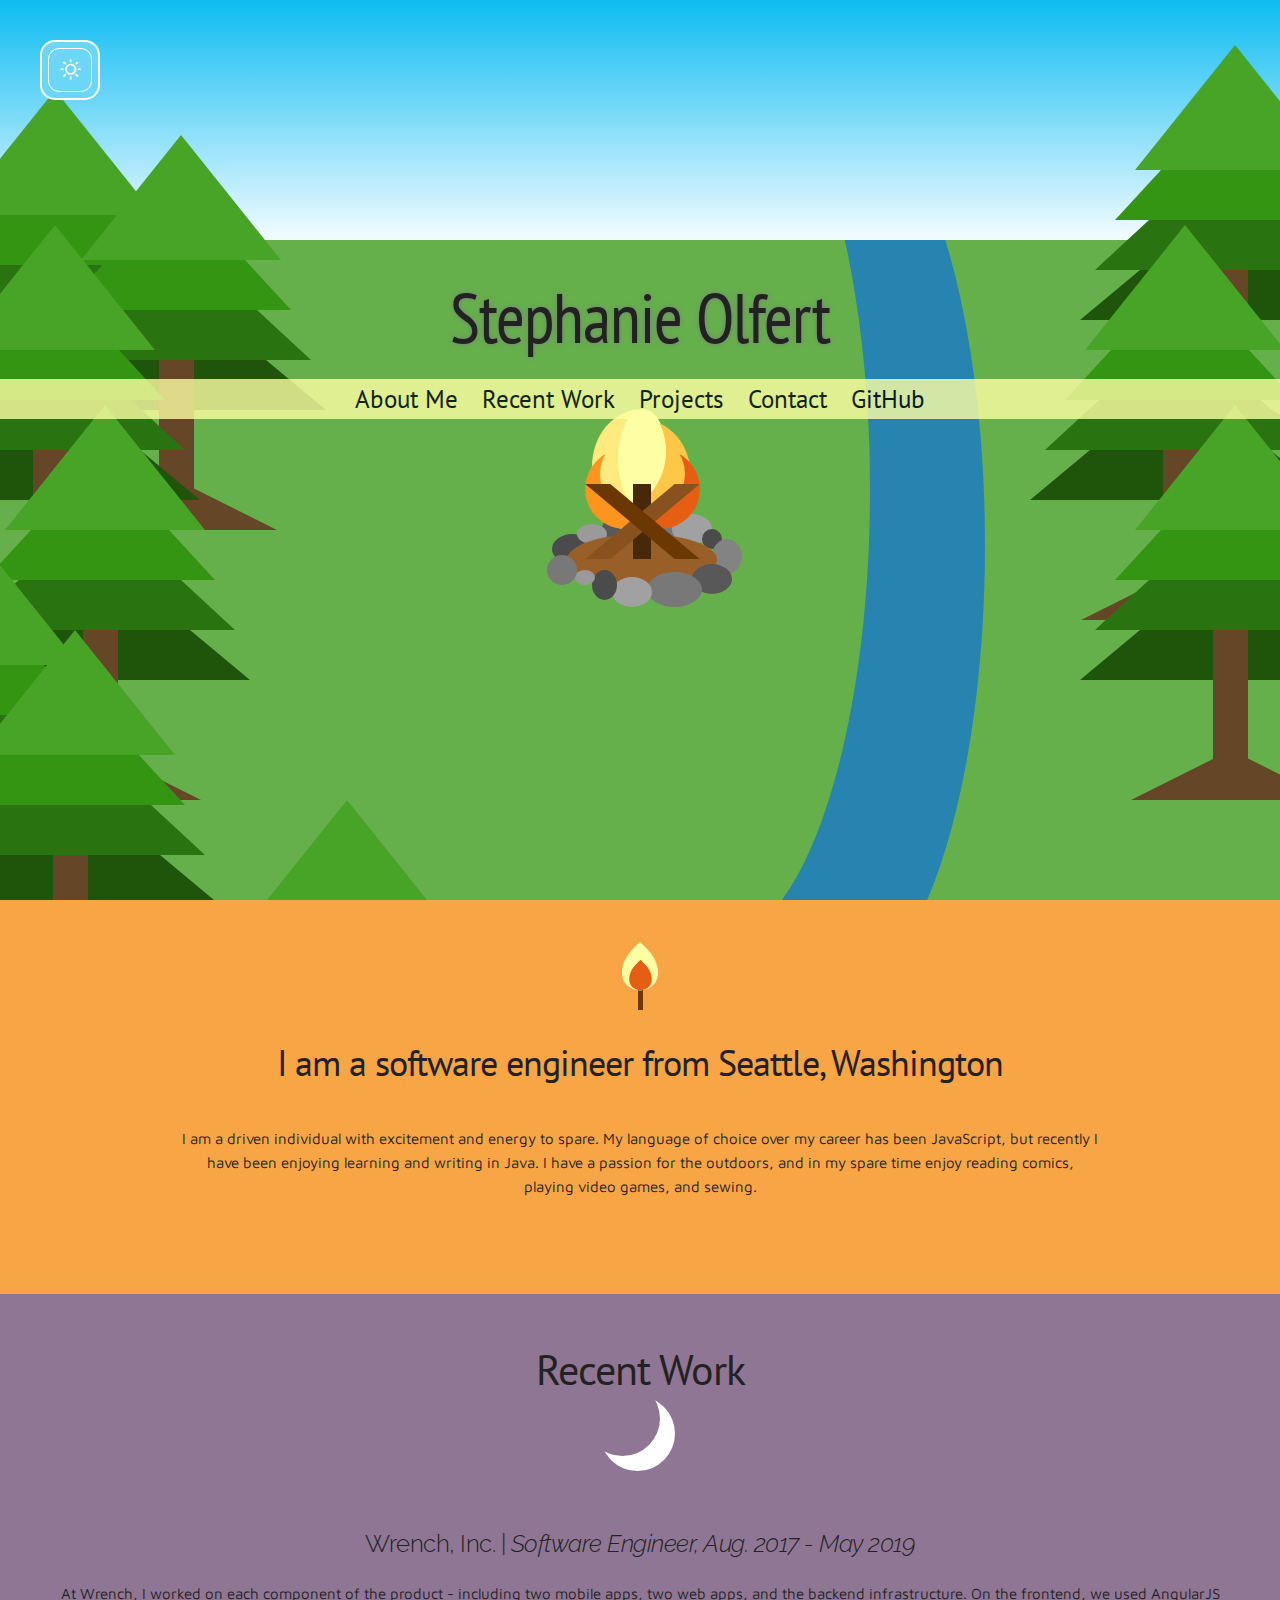
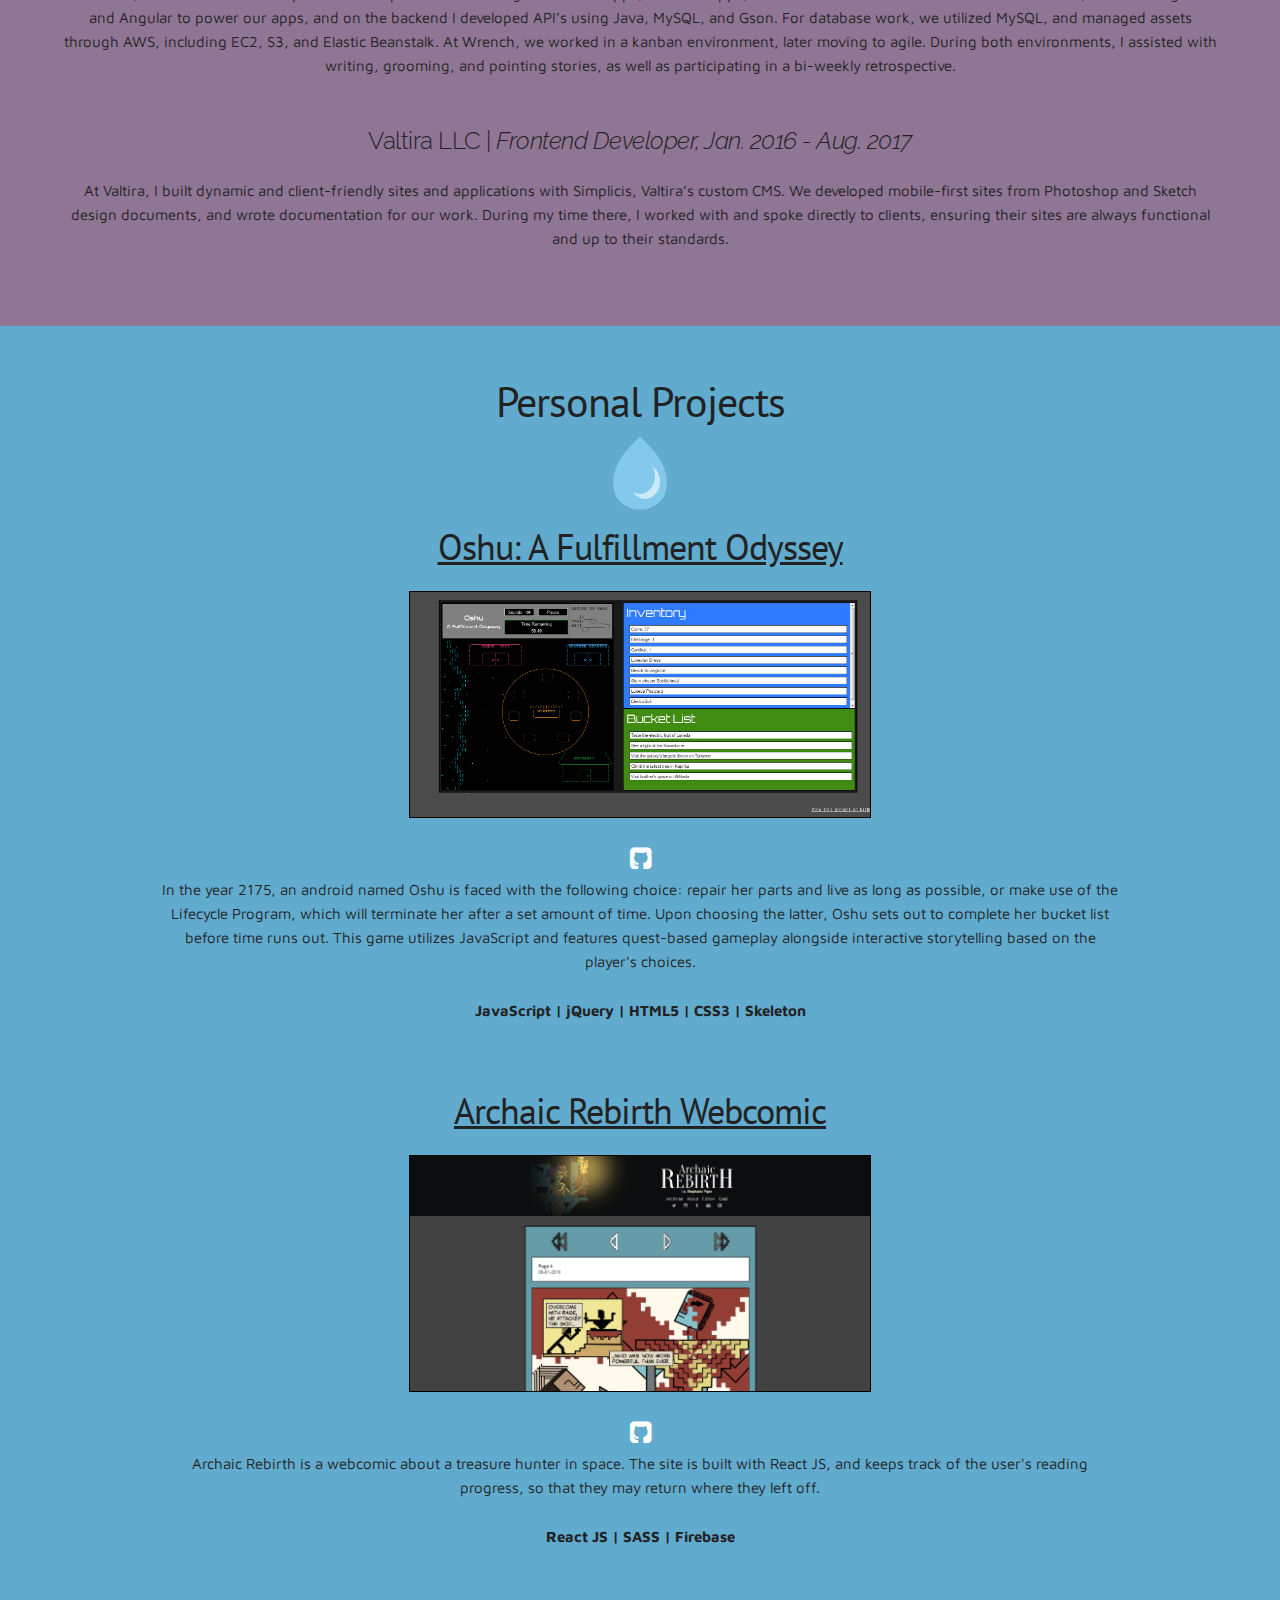
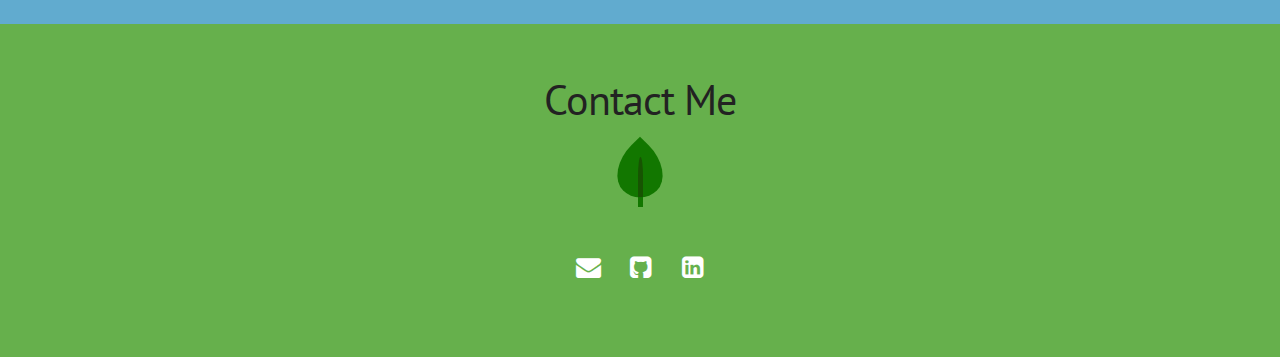
==== commit 97eeff2c: "Couple small changes" ====
--- a/index.html
+++ b/index.html
@@ -282,12 +282,12 @@
 
 		<div class="padding bottom-0">
 			<h5>Wrench, Inc. | <em>Software Engineer, Aug. 2017 - May 2019</em></h5>
-		<p>At Wrench, I worked on each component of the product - including two mobile apps, two web apps, and the backend infrastructure. On the frontend, we used AngularJS and Angular to power our apps, and on the backend I developed API’s using Java, MySQL, and Gson. For database work, we utilized MySQL, and managed assets through AWS, including EC2, S3, and Elastic Beanstalk. At Wrench, we worked in a kanban environment, later moving to agile - during both environments, assisted with writing, grooming, and pointing stories, as well as participating in a bi-weekly retrospective</p>
+		<p>At Wrench, I worked on each component of the product - including two mobile apps, two web apps, and the backend infrastructure. On the frontend, we used AngularJS and Angular to power our apps, and on the backend I developed API’s using Java, MySQL, and Gson. For database work, we utilized MySQL, and managed assets through AWS, including EC2, S3, and Elastic Beanstalk. At Wrench, we worked in a kanban environment, later moving to agile. During both environments, I assisted with writing, grooming, and pointing stories, as well as participating in a bi-weekly retrospective.</p>
 		</div>
 		
 		<div class="padding bottom-0">
 			<h5>Valtira LLC | <em>Frontend Developer, Jan. 2016 - Aug. 2017</em></h5>
-		<p>At Valtira, I built dynamic and client-friendly sites and applications with Simplicis, Valtira’s custom CMS. I also contributed to a JavaScript-based e-commerce application that covered everything from the intake to the selling of their merchandise, as well as a desktop application using Electron. We developed mobile-first sites from Photoshop and Sketch design documents, and wrote documentation for our work. During my time there, I worked with and spoke directly with clients, ensuring their sites are always functional and up to their standards</p>
+		<p>At Valtira, I built dynamic and client-friendly sites and applications with Simplicis, Valtira’s custom CMS. We developed mobile-first sites from Photoshop and Sketch design documents, and wrote documentation for our work. During my time there, I worked with and spoke directly to clients, ensuring their sites are always functional and up to their standards.</p>
 		</div>
 		
 	</div>
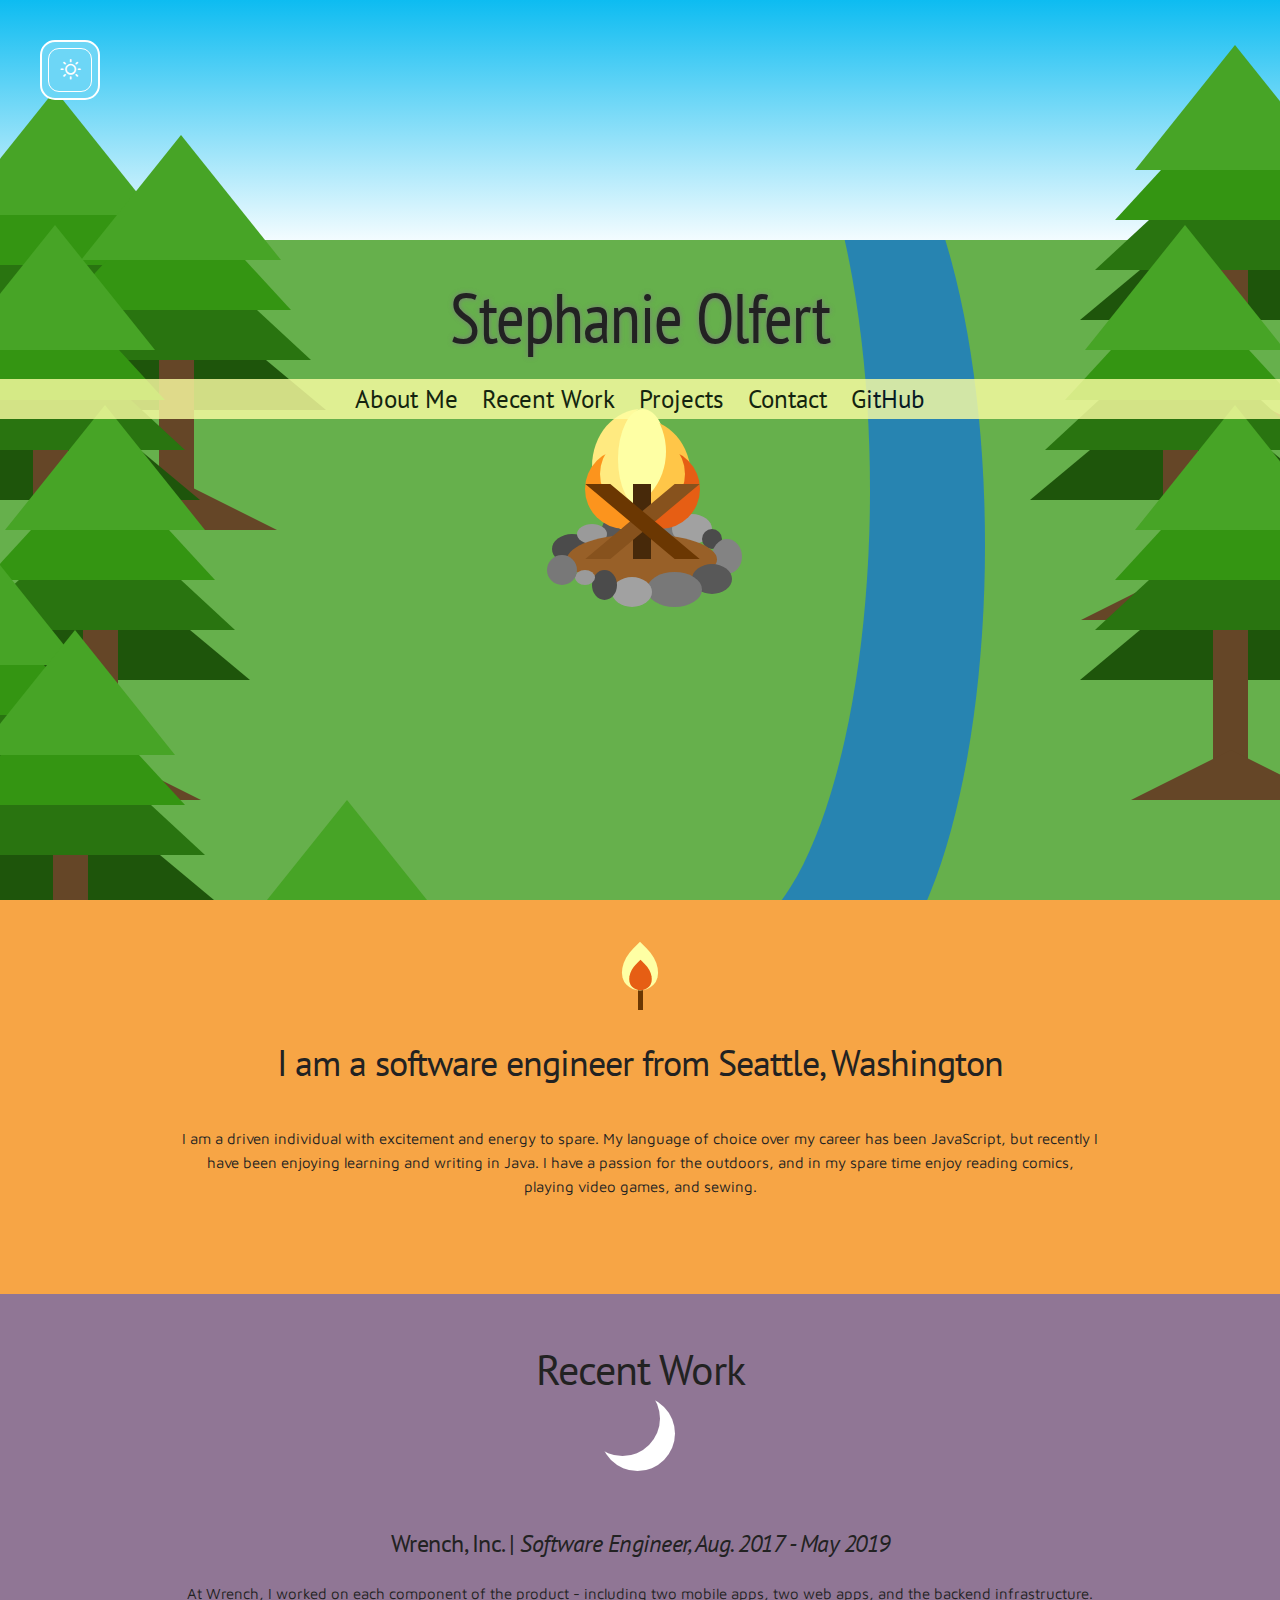
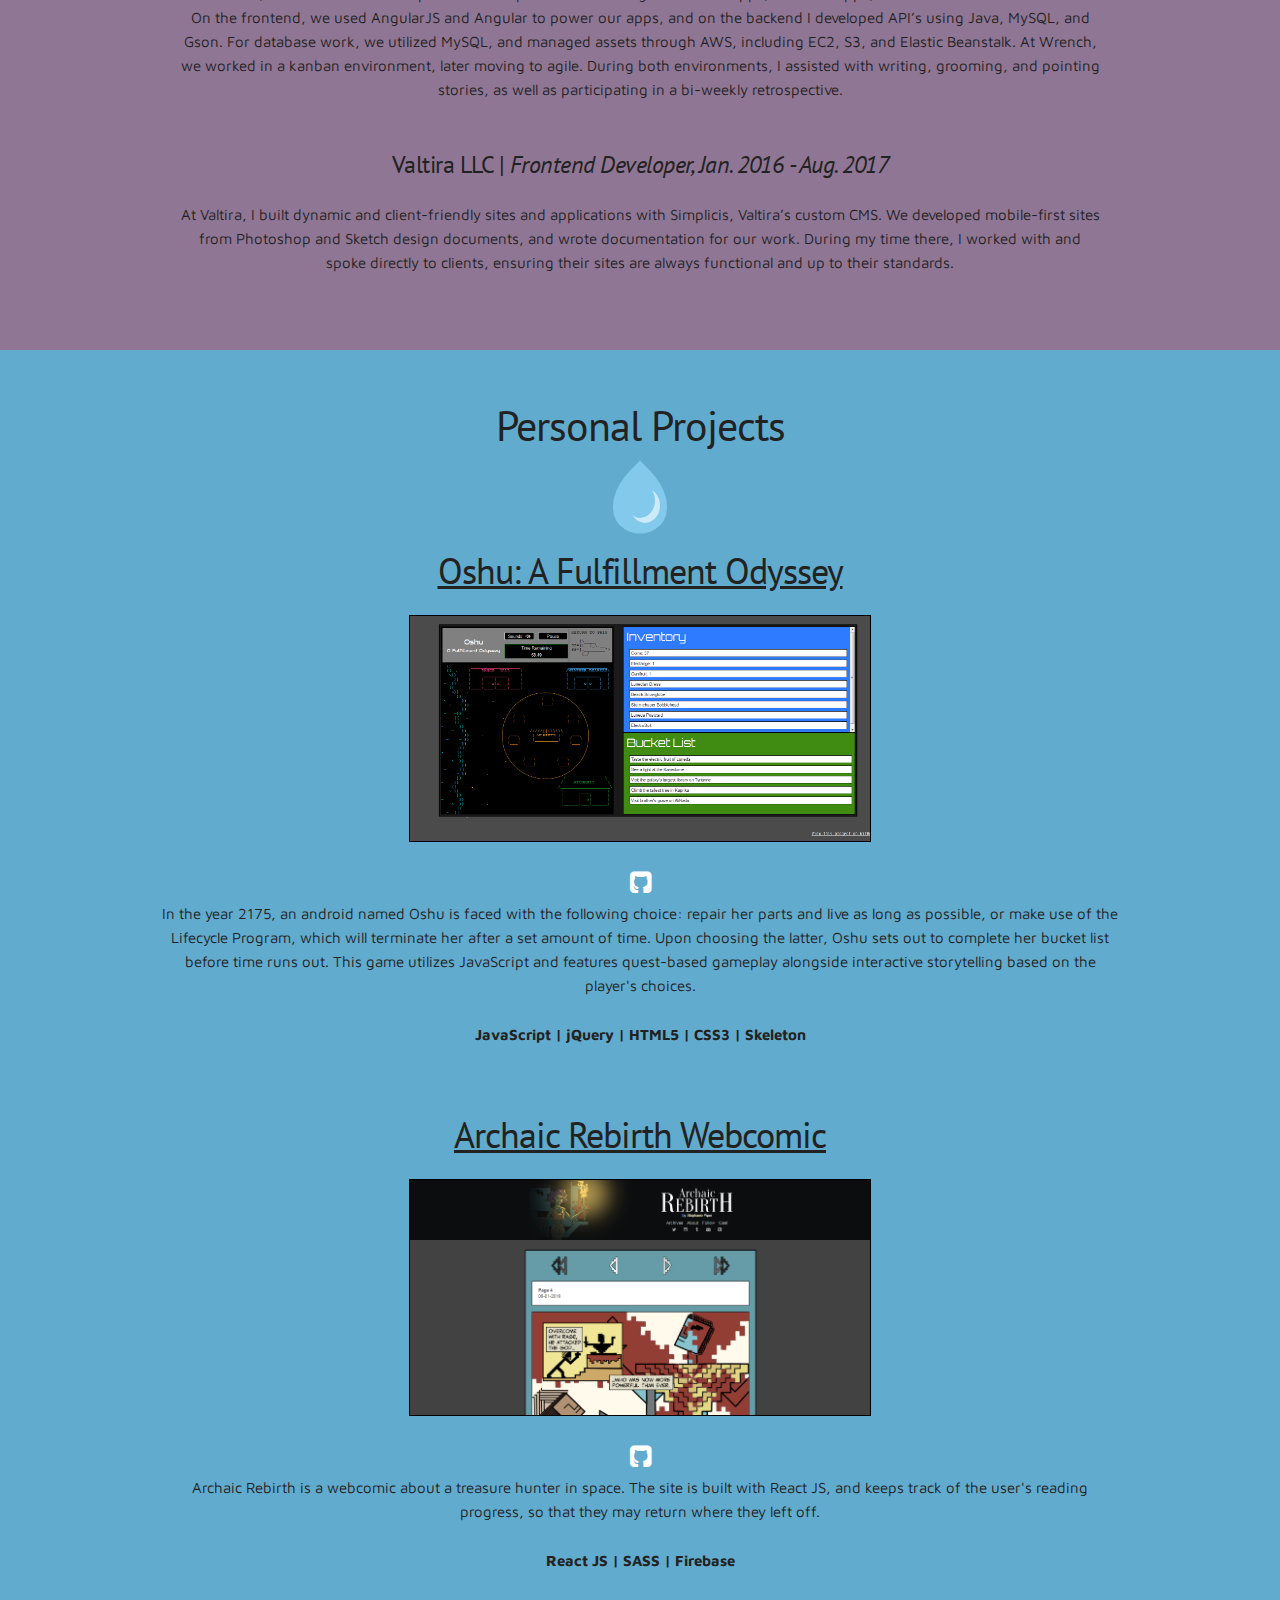
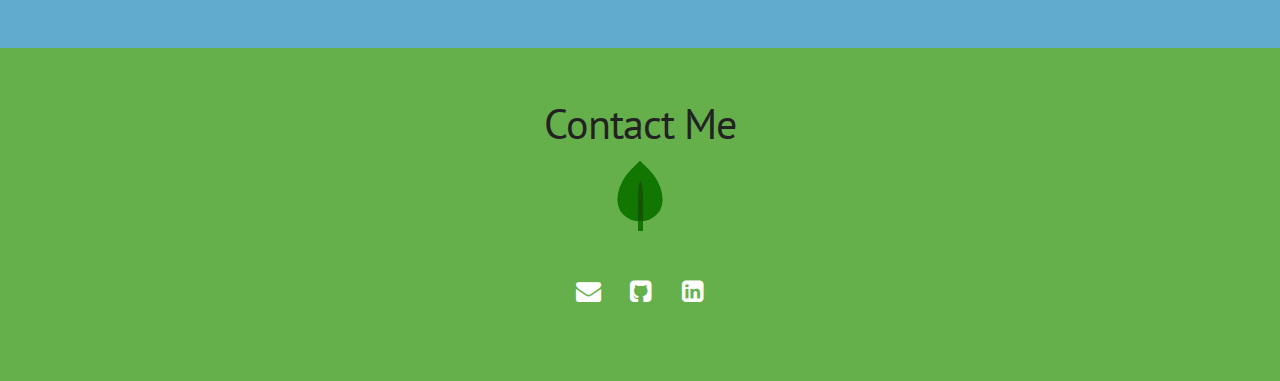
==== commit c8085d6a: "Added container class" ====
--- a/index.html
+++ b/index.html
@@ -280,12 +280,12 @@
 	<!-- Content -->
 	<div class="workContent padding bottom-0">
 
-		<div class="padding bottom-0">
+		<div class="container padding bottom-0">
 			<h5>Wrench, Inc. | <em>Software Engineer, Aug. 2017 - May 2019</em></h5>
-		<p>At Wrench, I worked on each component of the product - including two mobile apps, two web apps, and the backend infrastructure. On the frontend, we used AngularJS and Angular to power our apps, and on the backend I developed API’s using Java, MySQL, and Gson. For database work, we utilized MySQL, and managed assets through AWS, including EC2, S3, and Elastic Beanstalk. At Wrench, we worked in a kanban environment, later moving to agile. During both environments, I assisted with writing, grooming, and pointing stories, as well as participating in a bi-weekly retrospective.</p>
+			<p>At Wrench, I worked on each component of the product - including two mobile apps, two web apps, and the backend infrastructure. On the frontend, we used AngularJS and Angular to power our apps, and on the backend I developed API’s using Java, MySQL, and Gson. For database work, we utilized MySQL, and managed assets through AWS, including EC2, S3, and Elastic Beanstalk. At Wrench, we worked in a kanban environment, later moving to agile. During both environments, I assisted with writing, grooming, and pointing stories, as well as participating in a bi-weekly retrospective.</p>
 		</div>
 		
-		<div class="padding bottom-0">
+		<div class="container padding bottom-0">
 			<h5>Valtira LLC | <em>Frontend Developer, Jan. 2016 - Aug. 2017</em></h5>
 		<p>At Valtira, I built dynamic and client-friendly sites and applications with Simplicis, Valtira’s custom CMS. We developed mobile-first sites from Photoshop and Sketch design documents, and wrote documentation for our work. During my time there, I worked with and spoke directly to clients, ensuring their sites are always functional and up to their standards.</p>
 		</div>
--- a/css/main.css
+++ b/css/main.css
@@ -78,7 +78,8 @@
 }
 a,
 h2,
-h3 {
+h3,
+h5 {
 	font-family: 'PT Sans', sans-serif;
 }
 p {
